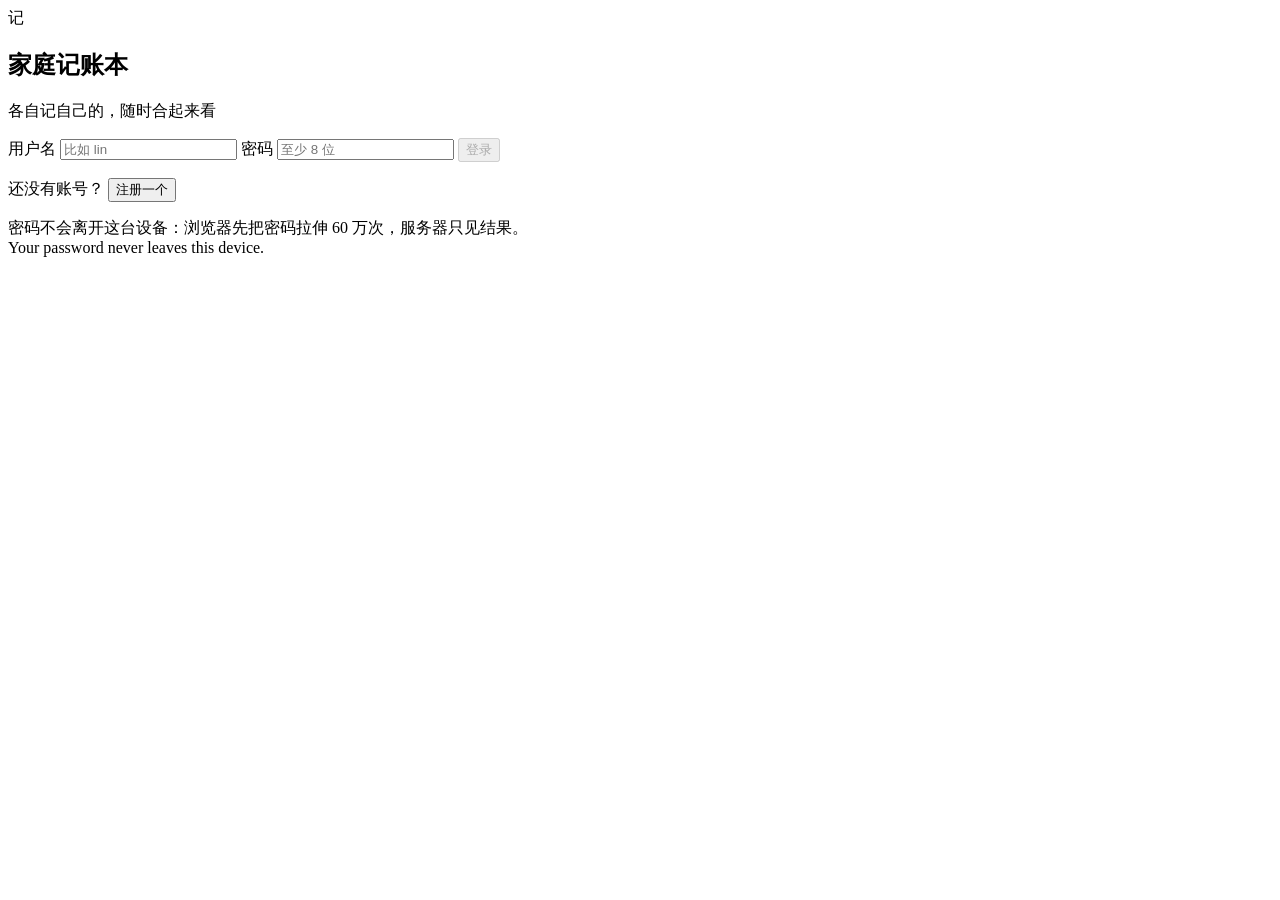
==== ledger/web/index.html @ 857c851f "家庭记账本首版：Worker + D1 + PWA - 账号密码登录（前端 PBKDF2 60 万次，服务端只做 HMAC pepper） - 邀请码组成共享账本，各记各的、随时合并查看 - 记一笔 " ====
<!doctype html>
<html lang="zh-CN">
  <head>
    <meta charset="utf-8" />
    <meta name="viewport" content="width=device-width, initial-scale=1, viewport-fit=cover" />
    <meta name="theme-color" content="#fbfaf8" />
    <title>家庭记账本 · Family Ledger</title>
    <meta
      name="description"
      content="两个人的账，各自记，随时合。A two-person ledger: each records their own, merged whenever you want."
    />
    <link rel="manifest" href="/manifest.webmanifest" />
    <link rel="apple-touch-icon" href="/icons/icon-192.png" />
    <meta name="apple-mobile-web-app-capable" content="yes" />
    <meta name="apple-mobile-web-app-title" content="记账本" />
    <meta name="apple-mobile-web-app-status-bar-style" content="default" />
    <link rel="stylesheet" href="/styles.css" />
    <link
      rel="icon"
      href="data:image/svg+xml,%3Csvg xmlns='http://www.w3.org/2000/svg' viewBox='0 0 100 100'%3E%3Crect width='100' height='100' rx='22' fill='%23b4471f'/%3E%3Ctext x='50' y='68' font-size='56' text-anchor='middle' fill='%23fff' font-family='sans-serif'%3E%E8%AE%B0%3C/text%3E%3C/svg%3E"
    />
  </head>
  <body>
    <!-- 登录 / 注册 -->
    <section id="authScreen" class="auth">
      <div class="auth__inner">
        <div class="auth__brand">
          <span class="auth__logo">记</span>
          <div>
            <h1>家庭记账本</h1>
            <p class="muted">各自记自己的，随时合起来看</p>
          </div>
        </div>

        <form id="authForm" class="auth__form" autocomplete="on">
          <label class="field">
            <span>用户名</span>
            <input
              id="username"
              name="username"
              type="text"
              inputmode="latin"
              autocapitalize="none"
              autocorrect="off"
              spellcheck="false"
              placeholder="比如 lin"
              required
            />
          </label>

          <label class="field">
            <span>密码</span>
            <input
              id="password"
              name="password"
              type="password"
              placeholder="至少 8 位"
              minlength="8"
              required
            />
          </label>

          <label class="field" id="displayNameField" hidden>
            <span>怎么称呼你</span>
            <input id="displayName" type="text" maxlength="24" placeholder="比如 小林" />
          </label>

          <p id="authError" class="error" role="alert" hidden></p>

          <button id="authSubmit" class="btn btn--primary" type="submit" disabled>
            <span id="authSubmitText">登录</span>
          </button>

          <p class="auth__switch">
            <span id="authSwitchText">还没有账号？</span>
            <button type="button" id="authSwitch" class="link">注册一个</button>
          </p>
        </form>

        <p class="auth__note muted">
          密码不会离开这台设备：浏览器先把密码拉伸 60 万次，服务器只见结果。
          <br />
          <span class="en">Your password never leaves this device.</span>
        </p>
      </div>
    </section>

    <!-- 主应用 -->
    <div id="appScreen" class="app" hidden>
      <header class="topbar">
        <button id="monthPrev" class="icon-btn" aria-label="上个月">‹</button>
        <button id="monthLabel" class="topbar__month"></button>
        <button id="monthNext" class="icon-btn" aria-label="下个月">›</button>
        <button id="scopeToggle" class="chip" title="切换 只看我 / 全家"></button>
      </header>

      <main id="view" class="view"></main>

      <nav class="tabbar" role="tablist">
        <button class="tab" data-view="add" role="tab">
          <span class="tab__icon">＋</span><span>记一笔</span>
        </button>
        <button class="tab" data-view="list" role="tab">
          <span class="tab__icon">☰</span><span>明细</span>
        </button>
        <button class="tab" data-view="stats" role="tab">
          <span class="tab__icon">◔</span><span>统计</span>
        </button>
        <button class="tab" data-view="me" role="tab">
          <span class="tab__icon">◍</span><span>我的</span>
        </button>
      </nav>
    </div>

    <div id="toast" class="toast" hidden></div>
    <div id="modal" class="modal" hidden></div>

    <script type="module" src="/app.js"></script>
  </body>
</html>
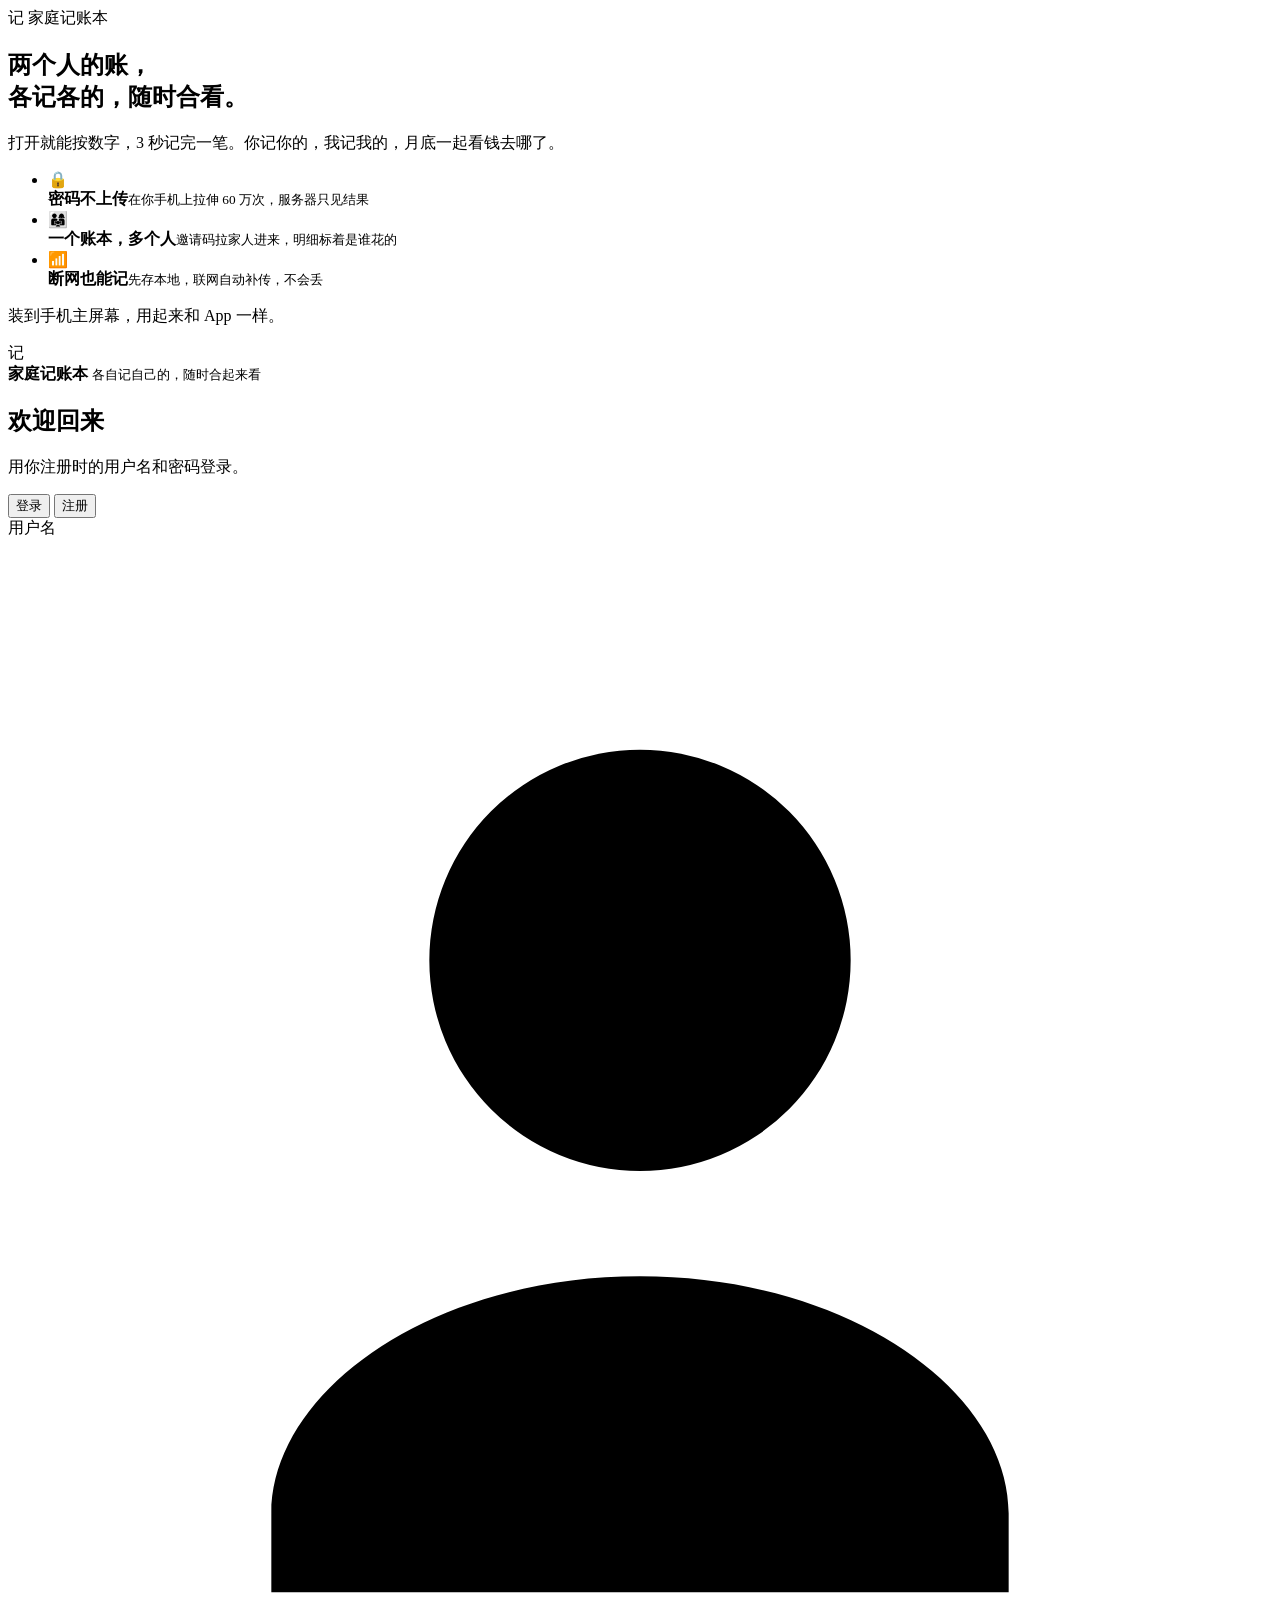
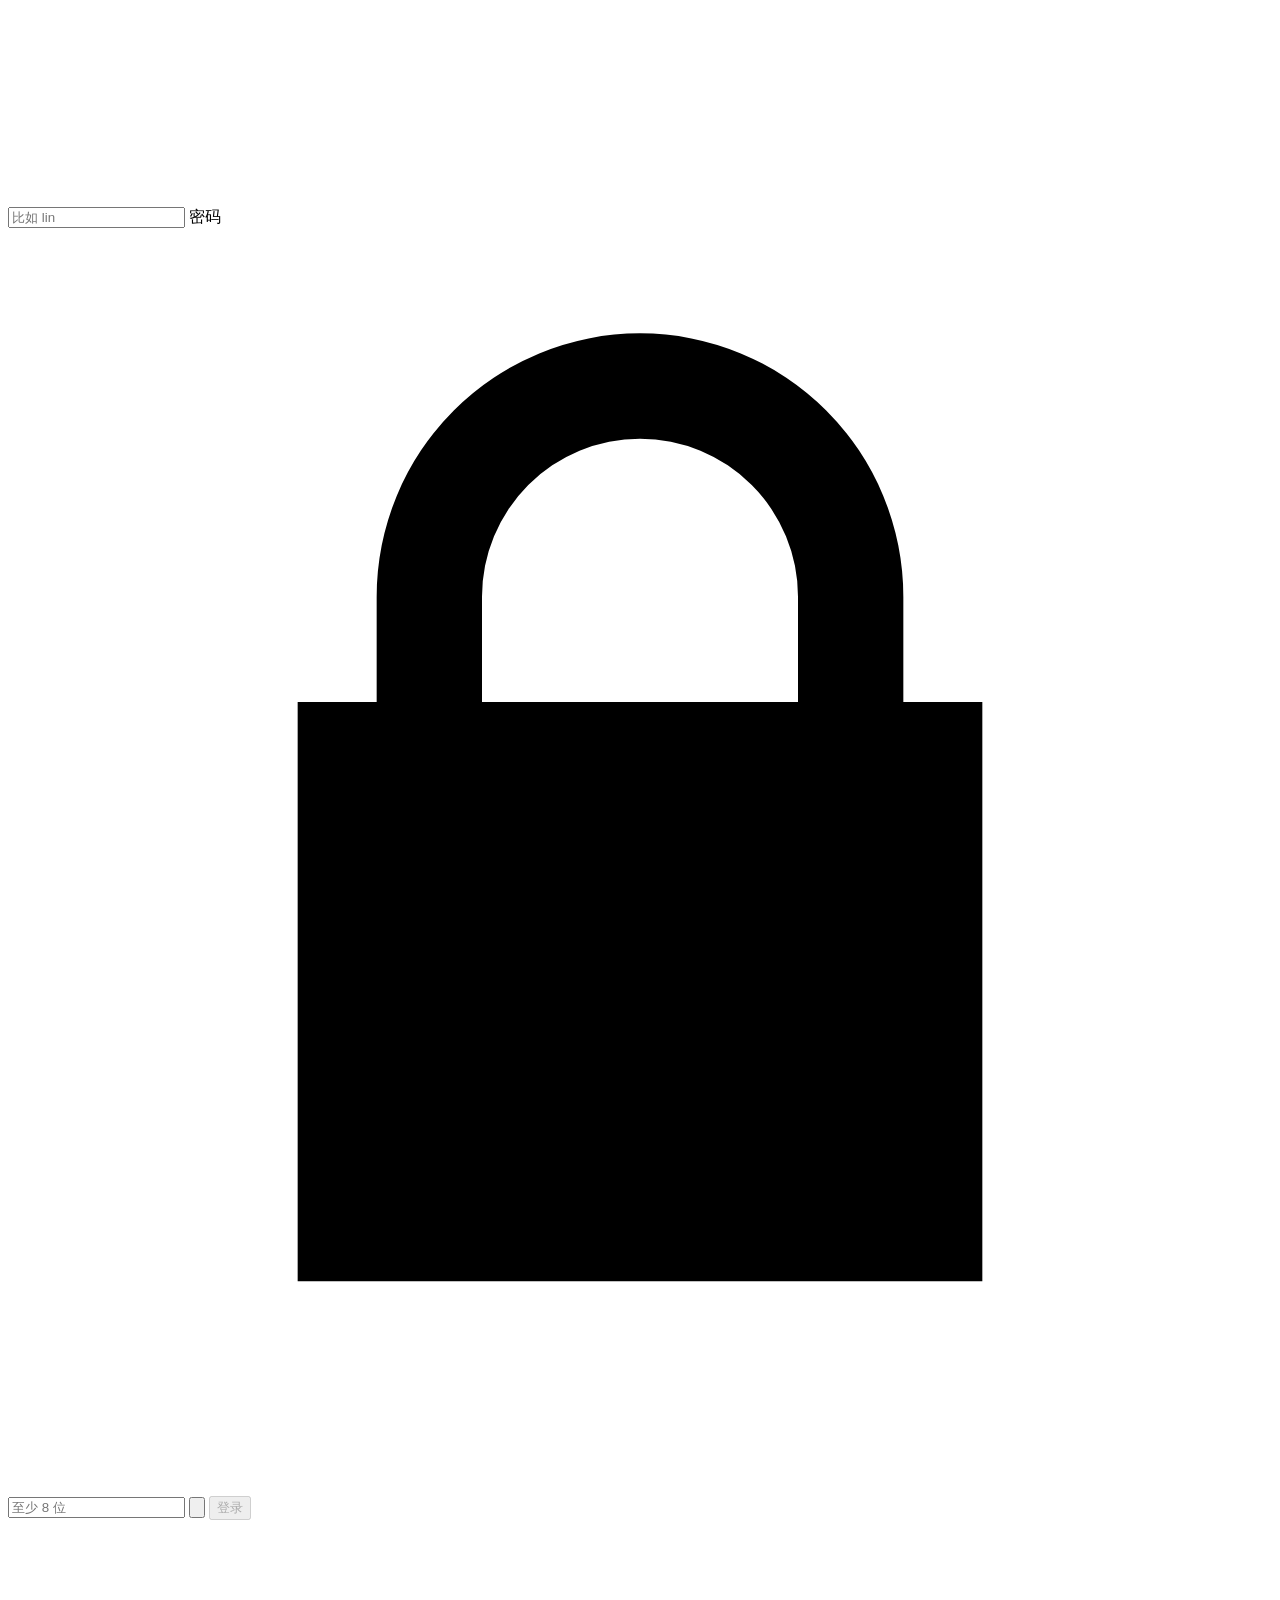
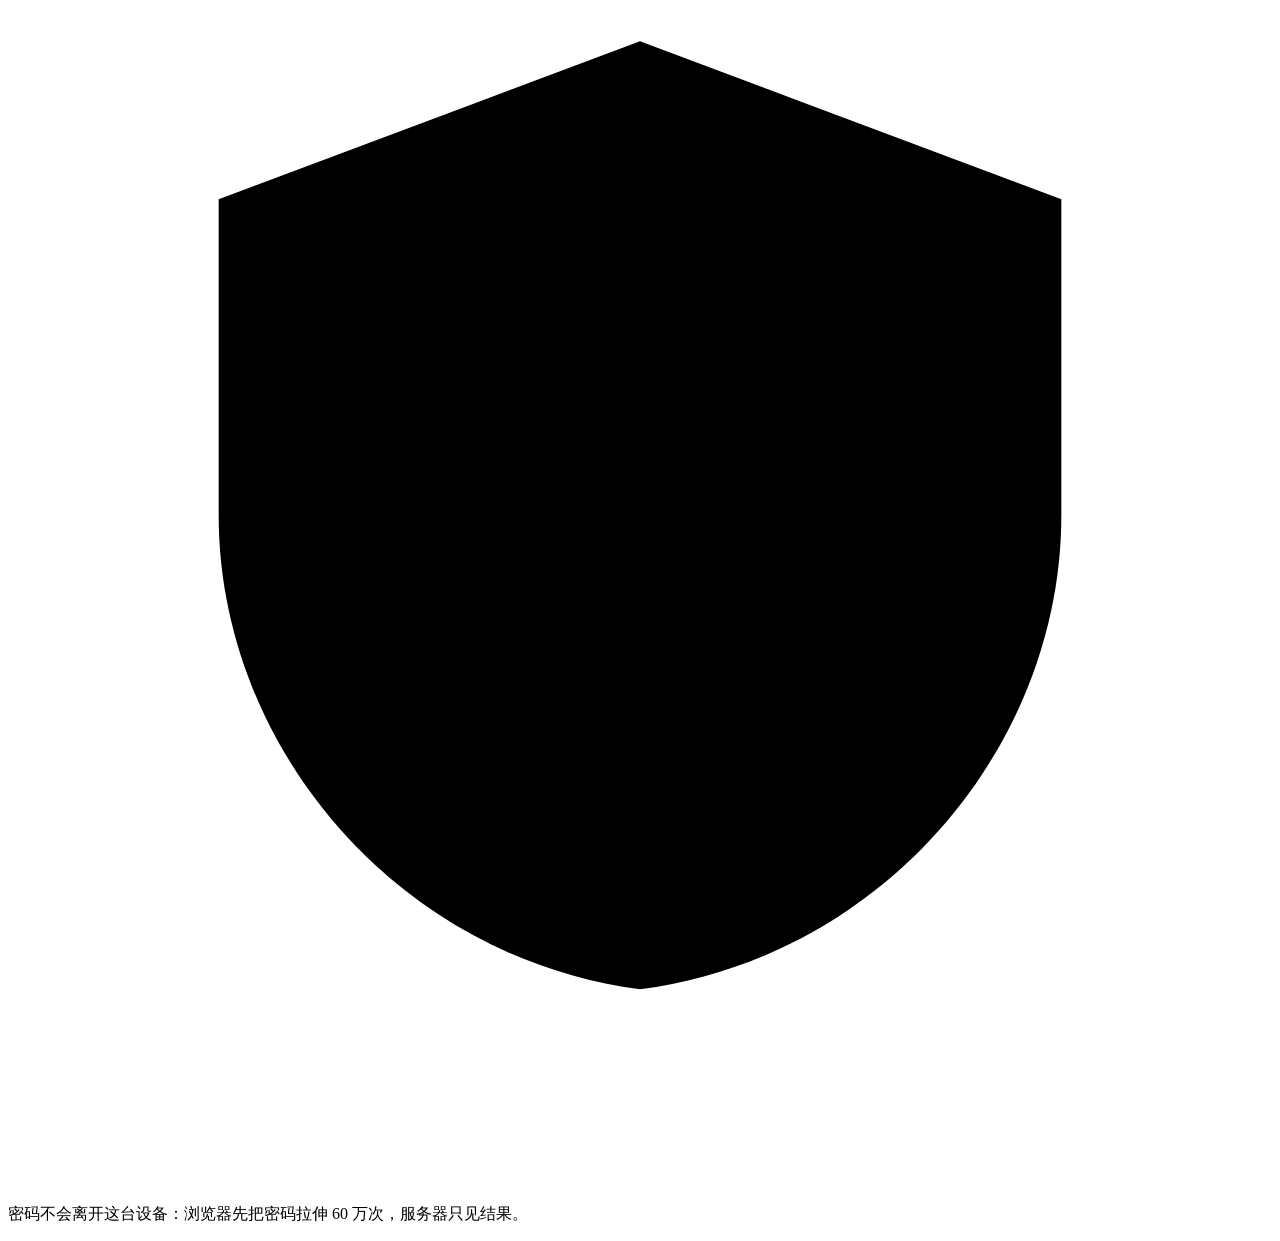
==== commit 784990c2: "feat(web): UI v2 —— 桌面左侧导航 / 手机底部 Tab，登录页改版，明细搜索与可编辑，统计加每日柱状图，隐藏 Netlify 角标" ====
--- a/ledger/web/index.html
+++ b/ledger/web/index.html
@@ -1,120 +1,200 @@
-<!doctype html>
-<html lang="zh-CN">
-  <head>
-    <meta charset="utf-8" />
-    <meta name="viewport" content="width=device-width, initial-scale=1, viewport-fit=cover" />
-    <meta name="theme-color" content="#fbfaf8" />
-    <title>家庭记账本 · Family Ledger</title>
-    <meta
-      name="description"
-      content="两个人的账，各自记，随时合。A two-person ledger: each records their own, merged whenever you want."
-    />
-    <link rel="manifest" href="/manifest.webmanifest" />
-    <link rel="apple-touch-icon" href="/icons/icon-192.png" />
-    <meta name="apple-mobile-web-app-capable" content="yes" />
-    <meta name="apple-mobile-web-app-title" content="记账本" />
-    <meta name="apple-mobile-web-app-status-bar-style" content="default" />
-    <link rel="stylesheet" href="/styles.css" />
-    <link
-      rel="icon"
-      href="data:image/svg+xml,%3Csvg xmlns='http://www.w3.org/2000/svg' viewBox='0 0 100 100'%3E%3Crect width='100' height='100' rx='22' fill='%23b4471f'/%3E%3Ctext x='50' y='68' font-size='56' text-anchor='middle' fill='%23fff' font-family='sans-serif'%3E%E8%AE%B0%3C/text%3E%3C/svg%3E"
-    />
-  </head>
-  <body>
-    <!-- 登录 / 注册 -->
-    <section id="authScreen" class="auth">
-      <div class="auth__inner">
-        <div class="auth__brand">
-          <span class="auth__logo">记</span>
-          <div>
-            <h1>家庭记账本</h1>
-            <p class="muted">各自记自己的，随时合起来看</p>
-          </div>
-        </div>
-
-        <form id="authForm" class="auth__form" autocomplete="on">
-          <label class="field">
-            <span>用户名</span>
-            <input
-              id="username"
-              name="username"
-              type="text"
-              inputmode="latin"
-              autocapitalize="none"
-              autocorrect="off"
-              spellcheck="false"
-              placeholder="比如 lin"
-              required
-            />
-          </label>
-
-          <label class="field">
-            <span>密码</span>
-            <input
-              id="password"
-              name="password"
-              type="password"
-              placeholder="至少 8 位"
-              minlength="8"
-              required
-            />
-          </label>
-
-          <label class="field" id="displayNameField" hidden>
-            <span>怎么称呼你</span>
-            <input id="displayName" type="text" maxlength="24" placeholder="比如 小林" />
-          </label>
-
-          <p id="authError" class="error" role="alert" hidden></p>
-
-          <button id="authSubmit" class="btn btn--primary" type="submit" disabled>
-            <span id="authSubmitText">登录</span>
-          </button>
-
-          <p class="auth__switch">
-            <span id="authSwitchText">还没有账号？</span>
-            <button type="button" id="authSwitch" class="link">注册一个</button>
-          </p>
-        </form>
-
-        <p class="auth__note muted">
-          密码不会离开这台设备：浏览器先把密码拉伸 60 万次，服务器只见结果。
-          <br />
-          <span class="en">Your password never leaves this device.</span>
-        </p>
-      </div>
-    </section>
-
-    <!-- 主应用 -->
-    <div id="appScreen" class="app" hidden>
-      <header class="topbar">
-        <button id="monthPrev" class="icon-btn" aria-label="上个月">‹</button>
-        <button id="monthLabel" class="topbar__month"></button>
-        <button id="monthNext" class="icon-btn" aria-label="下个月">›</button>
-        <button id="scopeToggle" class="chip" title="切换 只看我 / 全家"></button>
-      </header>
-
-      <main id="view" class="view"></main>
-
-      <nav class="tabbar" role="tablist">
-        <button class="tab" data-view="add" role="tab">
-          <span class="tab__icon">＋</span><span>记一笔</span>
-        </button>
-        <button class="tab" data-view="list" role="tab">
-          <span class="tab__icon">☰</span><span>明细</span>
-        </button>
-        <button class="tab" data-view="stats" role="tab">
-          <span class="tab__icon">◔</span><span>统计</span>
-        </button>
-        <button class="tab" data-view="me" role="tab">
-          <span class="tab__icon">◍</span><span>我的</span>
-        </button>
-      </nav>
-    </div>
-
-    <div id="toast" class="toast" hidden></div>
-    <div id="modal" class="modal" hidden></div>
-
-    <script type="module" src="/app.js"></script>
-  </body>
-</html>
+<!doctype html>
+<html lang="zh-CN">
+  <head>
+    <meta charset="utf-8" />
+    <meta name="viewport" content="width=device-width, initial-scale=1, viewport-fit=cover" />
+    <meta name="theme-color" content="#faf7f4" />
+    <title>家庭记账本 · Family Ledger</title>
+    <meta
+      name="description"
+      content="两个人的账，各自记，随时合。A two-person ledger: each records their own, merged whenever you want."
+    />
+    <link rel="manifest" href="/manifest.webmanifest" />
+    <link rel="apple-touch-icon" href="/icons/icon-192.png" />
+    <meta name="apple-mobile-web-app-capable" content="yes" />
+    <meta name="apple-mobile-web-app-title" content="记账本" />
+    <meta name="apple-mobile-web-app-status-bar-style" content="default" />
+    <link rel="stylesheet" href="/styles.css" />
+    <link
+      rel="icon"
+      href="data:image/svg+xml,%3Csvg xmlns='http://www.w3.org/2000/svg' viewBox='0 0 100 100'%3E%3Crect width='100' height='100' rx='24' fill='%23b4471f'/%3E%3Ctext x='50' y='70' font-size='58' text-anchor='middle' fill='%23fff' font-family='sans-serif'%3E%E8%AE%B0%3C/text%3E%3C/svg%3E"
+    />
+  </head>
+  <body>
+    <!-- ============================================================ 登录 / 注册 -->
+    <section id="authScreen" class="auth">
+      <div class="auth__pane auth__pane--brand">
+        <div class="auth__blob auth__blob--a"></div>
+        <div class="auth__blob auth__blob--b"></div>
+        <div class="auth__brandtop">
+          <span class="logo">记</span>
+          <span class="logo__text">家庭记账本</span>
+        </div>
+        <div class="auth__pitch">
+          <h1>两个人的账，<br />各记各的，随时合看。</h1>
+          <p>打开就能按数字，3 秒记完一笔。你记你的，我记我的，月底一起看钱去哪了。</p>
+          <ul class="auth__points">
+            <li><span>🔒</span><div><b>密码不上传</b><small>在你手机上拉伸 60 万次，服务器只见结果</small></div></li>
+            <li><span>👨‍👩‍👧</span><div><b>一个账本，多个人</b><small>邀请码拉家人进来，明细标着是谁花的</small></div></li>
+            <li><span>📶</span><div><b>断网也能记</b><small>先存本地，联网自动补传，不会丢</small></div></li>
+          </ul>
+        </div>
+        <p class="auth__foot">装到手机主屏幕，用起来和 App 一样。</p>
+      </div>
+
+      <div class="auth__pane auth__pane--form">
+        <div class="auth__card">
+          <div class="auth__mobilebrand">
+            <span class="logo">记</span>
+            <div>
+              <b>家庭记账本</b>
+              <small>各自记自己的，随时合起来看</small>
+            </div>
+          </div>
+
+          <div class="auth__heading">
+            <h2 id="authTitle">欢迎回来</h2>
+            <p id="authSub">用你注册时的用户名和密码登录。</p>
+          </div>
+
+          <div class="segmented" id="authMode" role="tablist" aria-label="登录或注册">
+            <button type="button" class="segmented__btn is-active" data-mode="login" role="tab" aria-selected="true">登录</button>
+            <button type="button" class="segmented__btn" data-mode="register" role="tab" aria-selected="false">注册</button>
+            <span class="segmented__thumb" aria-hidden="true"></span>
+          </div>
+
+          <form id="authForm" class="auth__form" autocomplete="on" novalidate>
+            <label class="field">
+              <span class="field__label">用户名</span>
+              <span class="field__control">
+                <svg class="field__icon" viewBox="0 0 24 24" aria-hidden="true"><path d="M12 12a4 4 0 1 0 0-8 4 4 0 0 0 0 8Zm0 2c-4 0-7 2.2-7 4.5V20h14v-1.5C19 16.2 16 14 12 14Z" /></svg>
+                <input
+                  id="username"
+                  name="username"
+                  type="text"
+                  inputmode="latin"
+                  autocapitalize="none"
+                  autocorrect="off"
+                  spellcheck="false"
+                  placeholder="比如 lin"
+                  required
+                />
+              </span>
+            </label>
+
+            <label class="field">
+              <span class="field__label">密码</span>
+              <span class="field__control">
+                <svg class="field__icon" viewBox="0 0 24 24" aria-hidden="true"><path d="M17 9V7a5 5 0 0 0-10 0v2H5.5v11h13V9H17ZM9 7a3 3 0 1 1 6 0v2H9V7Z" /></svg>
+                <input
+                  id="password"
+                  name="password"
+                  type="password"
+                  placeholder="至少 8 位"
+                  minlength="8"
+                  required
+                />
+                <button type="button" class="field__peek" id="peekPassword" aria-label="显示密码">
+                  <svg viewBox="0 0 24 24" aria-hidden="true"><path d="M12 5c-5 0-9 4.5-9 7s4 7 9 7 9-4.5 9-7-4-7-9-7Zm0 11.5A4.5 4.5 0 1 1 12 7.5a4.5 4.5 0 0 1 0 9Zm0-2a2.5 2.5 0 1 0 0-5 2.5 2.5 0 0 0 0 5Z" /></svg>
+                </button>
+              </span>
+            </label>
+
+            <label class="field" id="displayNameField" hidden>
+              <span class="field__label">怎么称呼你</span>
+              <span class="field__control">
+                <svg class="field__icon" viewBox="0 0 24 24" aria-hidden="true"><path d="M12 2 3 6v6c0 5 3.8 8.6 9 10 5.2-1.4 9-5 9-10V6l-9-4Zm0 5a2.5 2.5 0 1 1 0 5 2.5 2.5 0 0 1 0-5Zm0 11c-1.7 0-3.2-.8-4.2-2 .9-1.2 2.4-2 4.2-2s3.3.8 4.2 2c-1 1.2-2.5 2-4.2 2Z" /></svg>
+                <input id="displayName" type="text" maxlength="24" placeholder="比如 小林" />
+              </span>
+            </label>
+
+            <p id="authError" class="error" role="alert" hidden></p>
+
+            <button id="authSubmit" class="btn btn--primary btn--block" type="submit" disabled>
+              <span class="btn__spinner" aria-hidden="true"></span>
+              <span id="authSubmitText">登录</span>
+            </button>
+          </form>
+
+          <p class="auth__note">
+            <svg viewBox="0 0 24 24" aria-hidden="true"><path d="M12 2 4 5v6c0 4.4 3.4 8.4 8 9 4.6-.6 8-4.6 8-9V5l-8-3Z" /></svg>
+            密码不会离开这台设备：浏览器先把密码拉伸 60 万次，服务器只见结果。
+          </p>
+        </div>
+      </div>
+    </section>
+
+    <!-- ============================================================ 主应用 -->
+    <div id="appScreen" class="shell" hidden>
+      <aside class="sidebar">
+        <div class="sidebar__brand">
+          <span class="logo logo--sm">记</span>
+          <div class="sidebar__brandtext">
+            <b>家庭记账本</b>
+            <small id="sideHousehold">—</small>
+          </div>
+        </div>
+
+        <nav class="nav" role="tablist" aria-label="主导航">
+          <button class="nav__item" data-view="add" role="tab">
+            <span class="nav__icon">
+              <svg viewBox="0 0 24 24" aria-hidden="true"><path d="M11 5h2v6h6v2h-6v6h-2v-6H5v-2h6V5Z" /></svg>
+            </span>
+            <span class="nav__label">记一笔</span>
+          </button>
+          <button class="nav__item" data-view="list" role="tab">
+            <span class="nav__icon">
+              <svg viewBox="0 0 24 24" aria-hidden="true"><path d="M4 6h16v2H4V6Zm0 5h16v2H4v-2Zm0 5h16v2H4v-2Z" /></svg>
+            </span>
+            <span class="nav__label">明细</span>
+          </button>
+          <button class="nav__item" data-view="stats" role="tab">
+            <span class="nav__icon">
+              <svg viewBox="0 0 24 24" aria-hidden="true"><path d="M5 19V10h3v9H5Zm5 0V5h3v14h-3Zm5 0v-6h3v6h-3Z" /></svg>
+            </span>
+            <span class="nav__label">统计</span>
+          </button>
+          <button class="nav__item" data-view="me" role="tab">
+            <span class="nav__icon">
+              <svg viewBox="0 0 24 24" aria-hidden="true"><path d="M12 12a4 4 0 1 0 0-8 4 4 0 0 0 0 8Zm0 2c-4.4 0-8 2.4-8 5.4V21h16v-1.6c0-3-3.6-5.4-8-5.4Z" /></svg>
+            </span>
+            <span class="nav__label">我的</span>
+          </button>
+        </nav>
+
+        <div class="sidebar__user">
+          <span class="avatar" id="sideAvatar">?</span>
+          <div>
+            <b id="sideUserName">—</b>
+            <small id="sideRole">成员</small>
+          </div>
+        </div>
+      </aside>
+
+      <main class="main">
+        <header class="pagehead">
+          <div class="monthpick">
+            <button id="monthPrev" class="icon-btn" aria-label="上个月">
+              <svg viewBox="0 0 24 24" aria-hidden="true"><path d="M15 5 8 12l7 7 1.4-1.4L10.8 12l5.6-5.6L15 5Z" /></svg>
+            </button>
+            <button id="monthLabel" class="monthpick__label"></button>
+            <button id="monthNext" class="icon-btn" aria-label="下个月">
+              <svg viewBox="0 0 24 24" aria-hidden="true"><path d="m9 5 7 7-7 7-1.4-1.4L13.2 12 7.6 6.4 9 5Z" /></svg>
+            </button>
+          </div>
+          <button id="scopeToggle" class="scopebtn" title="切换 只看我 / 全家">
+            <span class="scopebtn__dot"></span>
+            <span id="scopeText">全家</span>
+          </button>
+        </header>
+
+        <div id="view" class="view"></div>
+      </main>
+    </div>
+
+    <div id="toast" class="toast" hidden></div>
+    <div id="modal" class="modal" hidden></div>
+
+    <script type="module" src="/app.js"></script>
+  </body>
+</html>
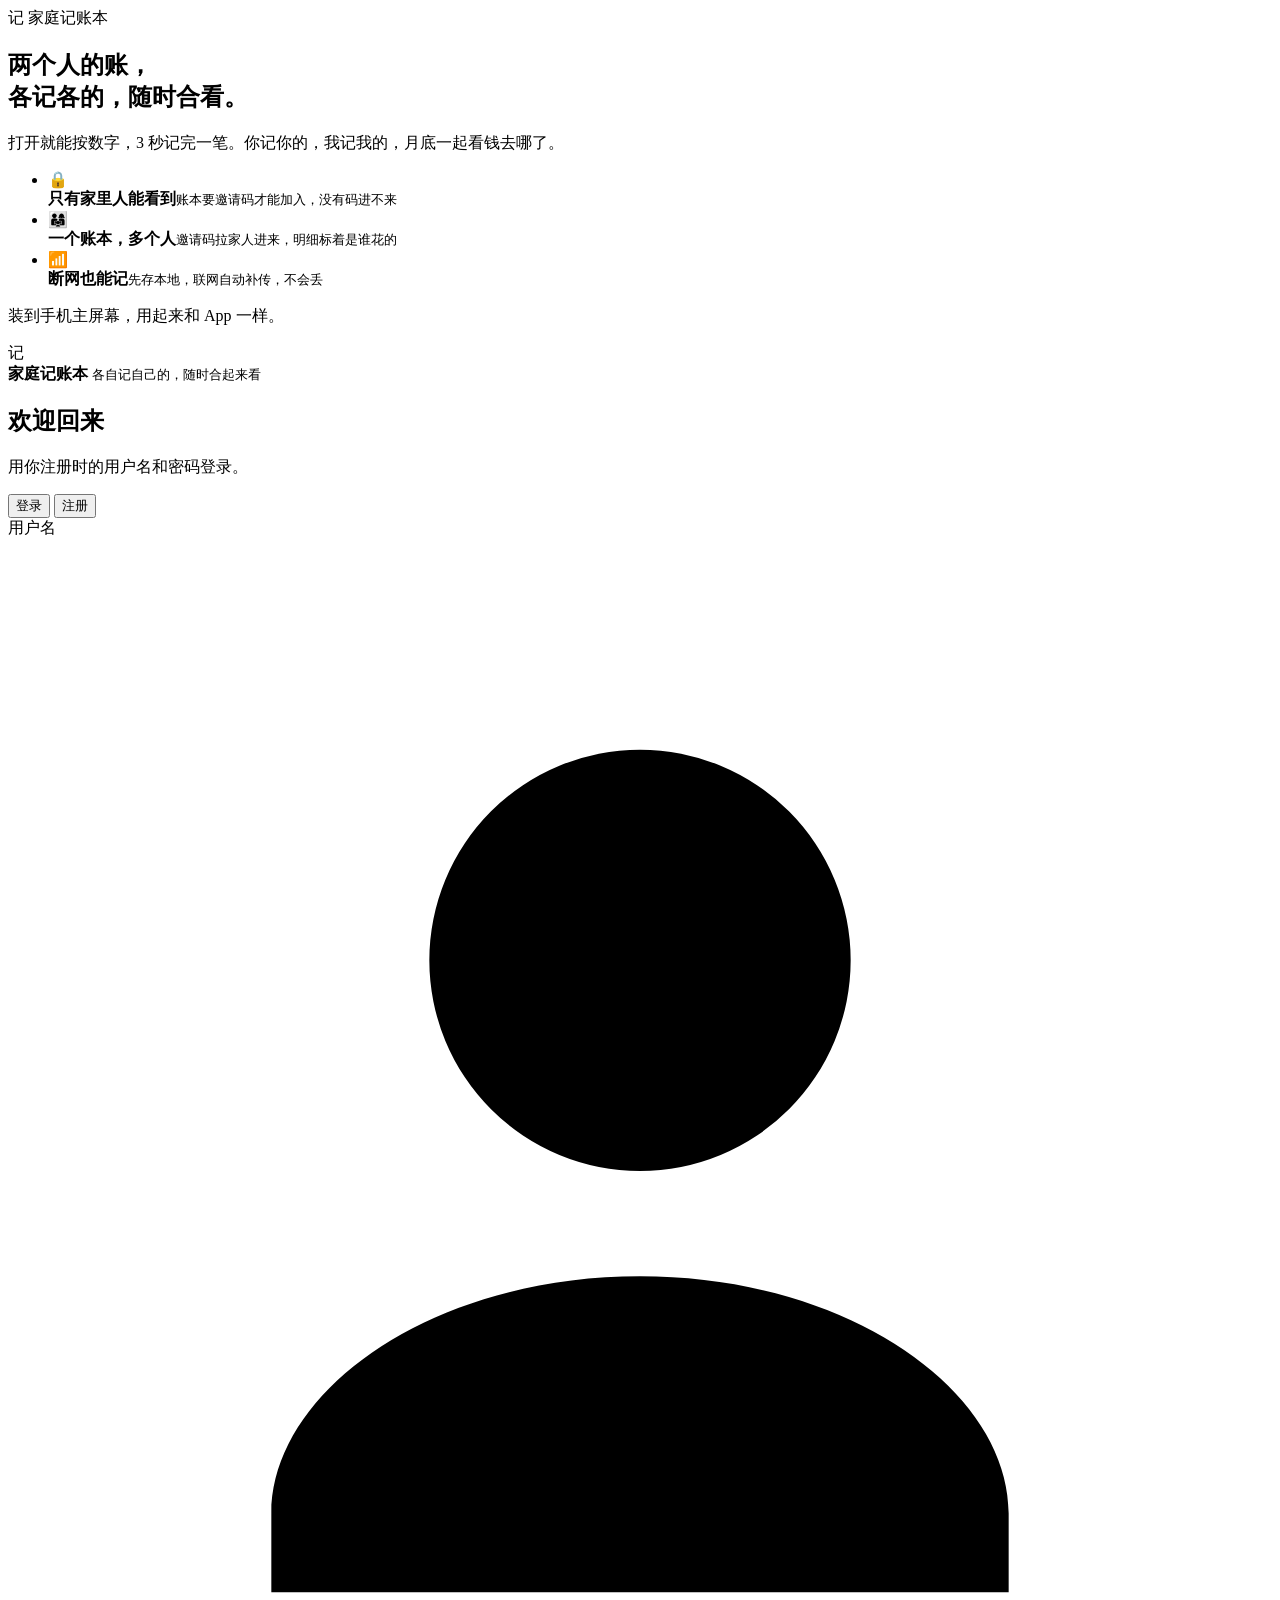
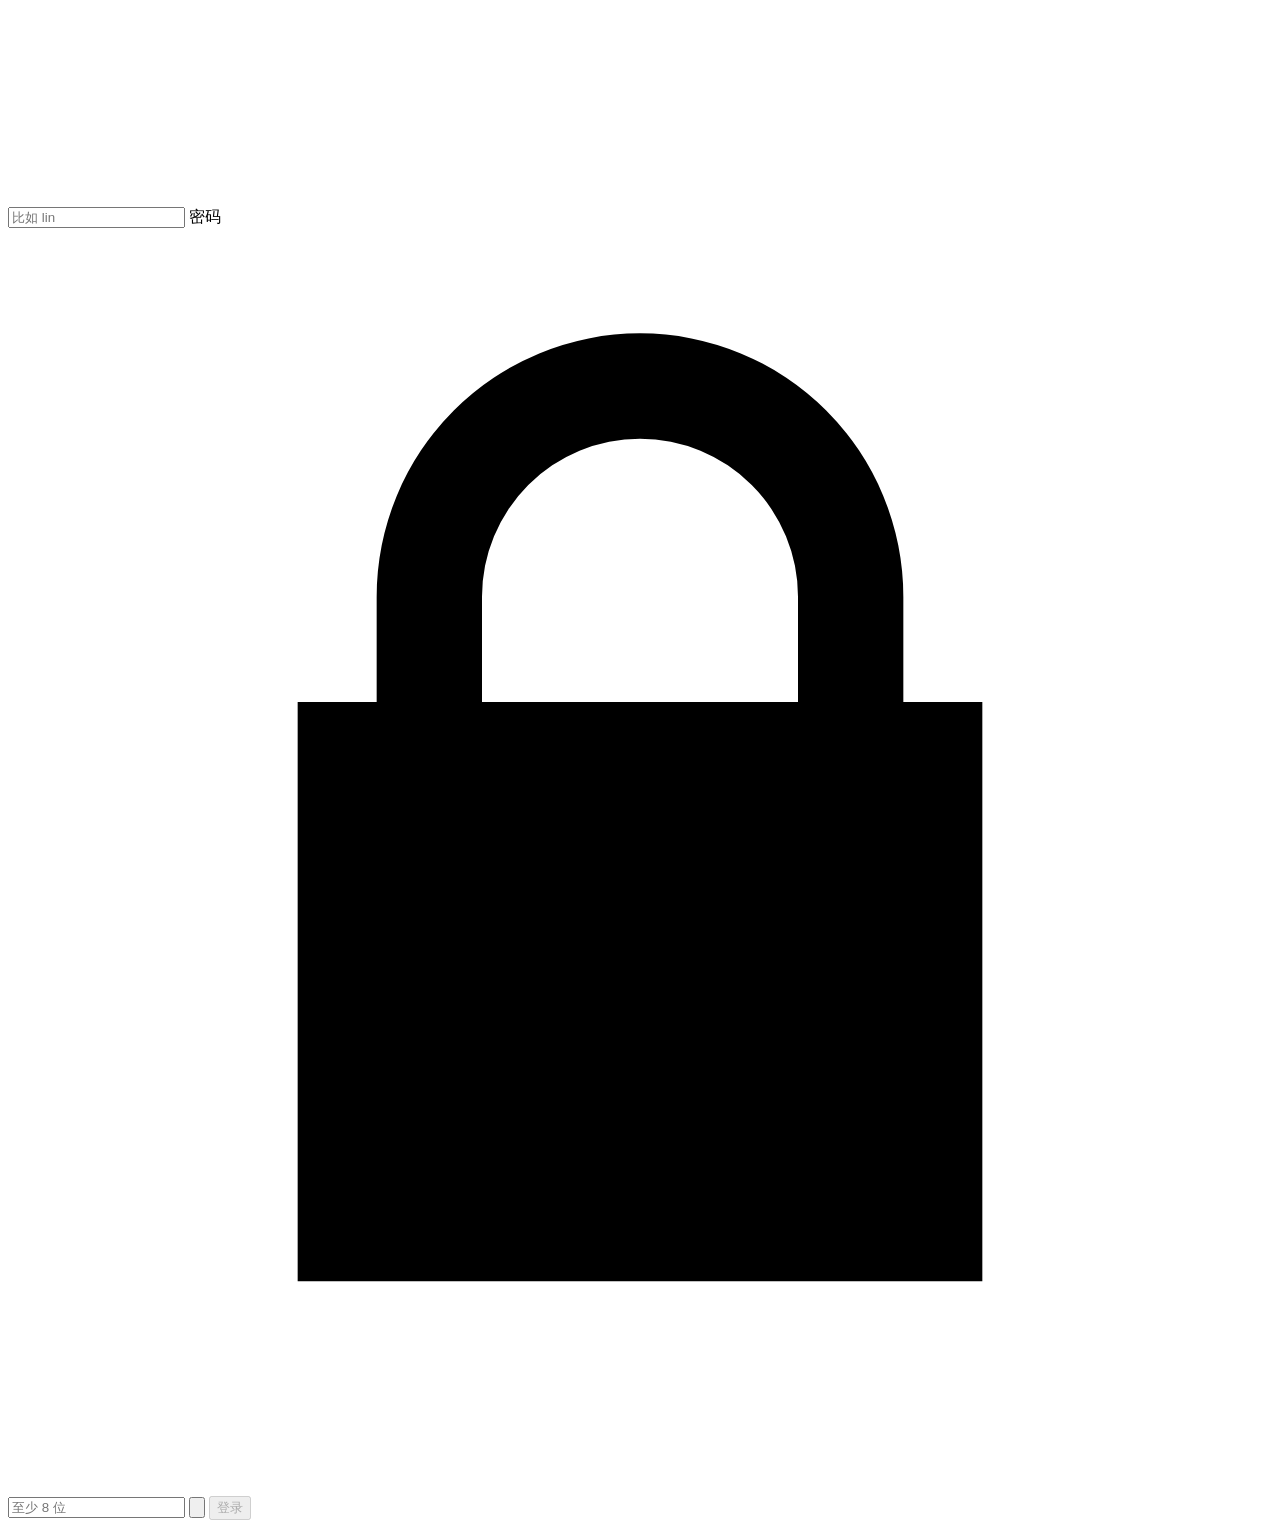
==== commit ce6aa189: "copy: 登录页去掉「密码拉伸 60 万次」的技术说明，卖点改为家里人才看得到" ====
--- a/ledger/web/index.html
+++ b/ledger/web/index.html
@@ -34,7 +34,7 @@
           <h1>两个人的账，<br />各记各的，随时合看。</h1>
           <p>打开就能按数字，3 秒记完一笔。你记你的，我记我的，月底一起看钱去哪了。</p>
           <ul class="auth__points">
-            <li><span>🔒</span><div><b>密码不上传</b><small>在你手机上拉伸 60 万次，服务器只见结果</small></div></li>
+            <li><span>🔒</span><div><b>只有家里人能看到</b><small>账本要邀请码才能加入，没有码进不来</small></div></li>
             <li><span>👨‍👩‍👧</span><div><b>一个账本，多个人</b><small>邀请码拉家人进来，明细标着是谁花的</small></div></li>
             <li><span>📶</span><div><b>断网也能记</b><small>先存本地，联网自动补传，不会丢</small></div></li>
           </ul>
@@ -115,11 +115,6 @@
               <span id="authSubmitText">登录</span>
             </button>
           </form>
-
-          <p class="auth__note">
-            <svg viewBox="0 0 24 24" aria-hidden="true"><path d="M12 2 4 5v6c0 4.4 3.4 8.4 8 9 4.6-.6 8-4.6 8-9V5l-8-3Z" /></svg>
-            密码不会离开这台设备：浏览器先把密码拉伸 60 万次，服务器只见结果。
-          </p>
         </div>
       </div>
     </section>
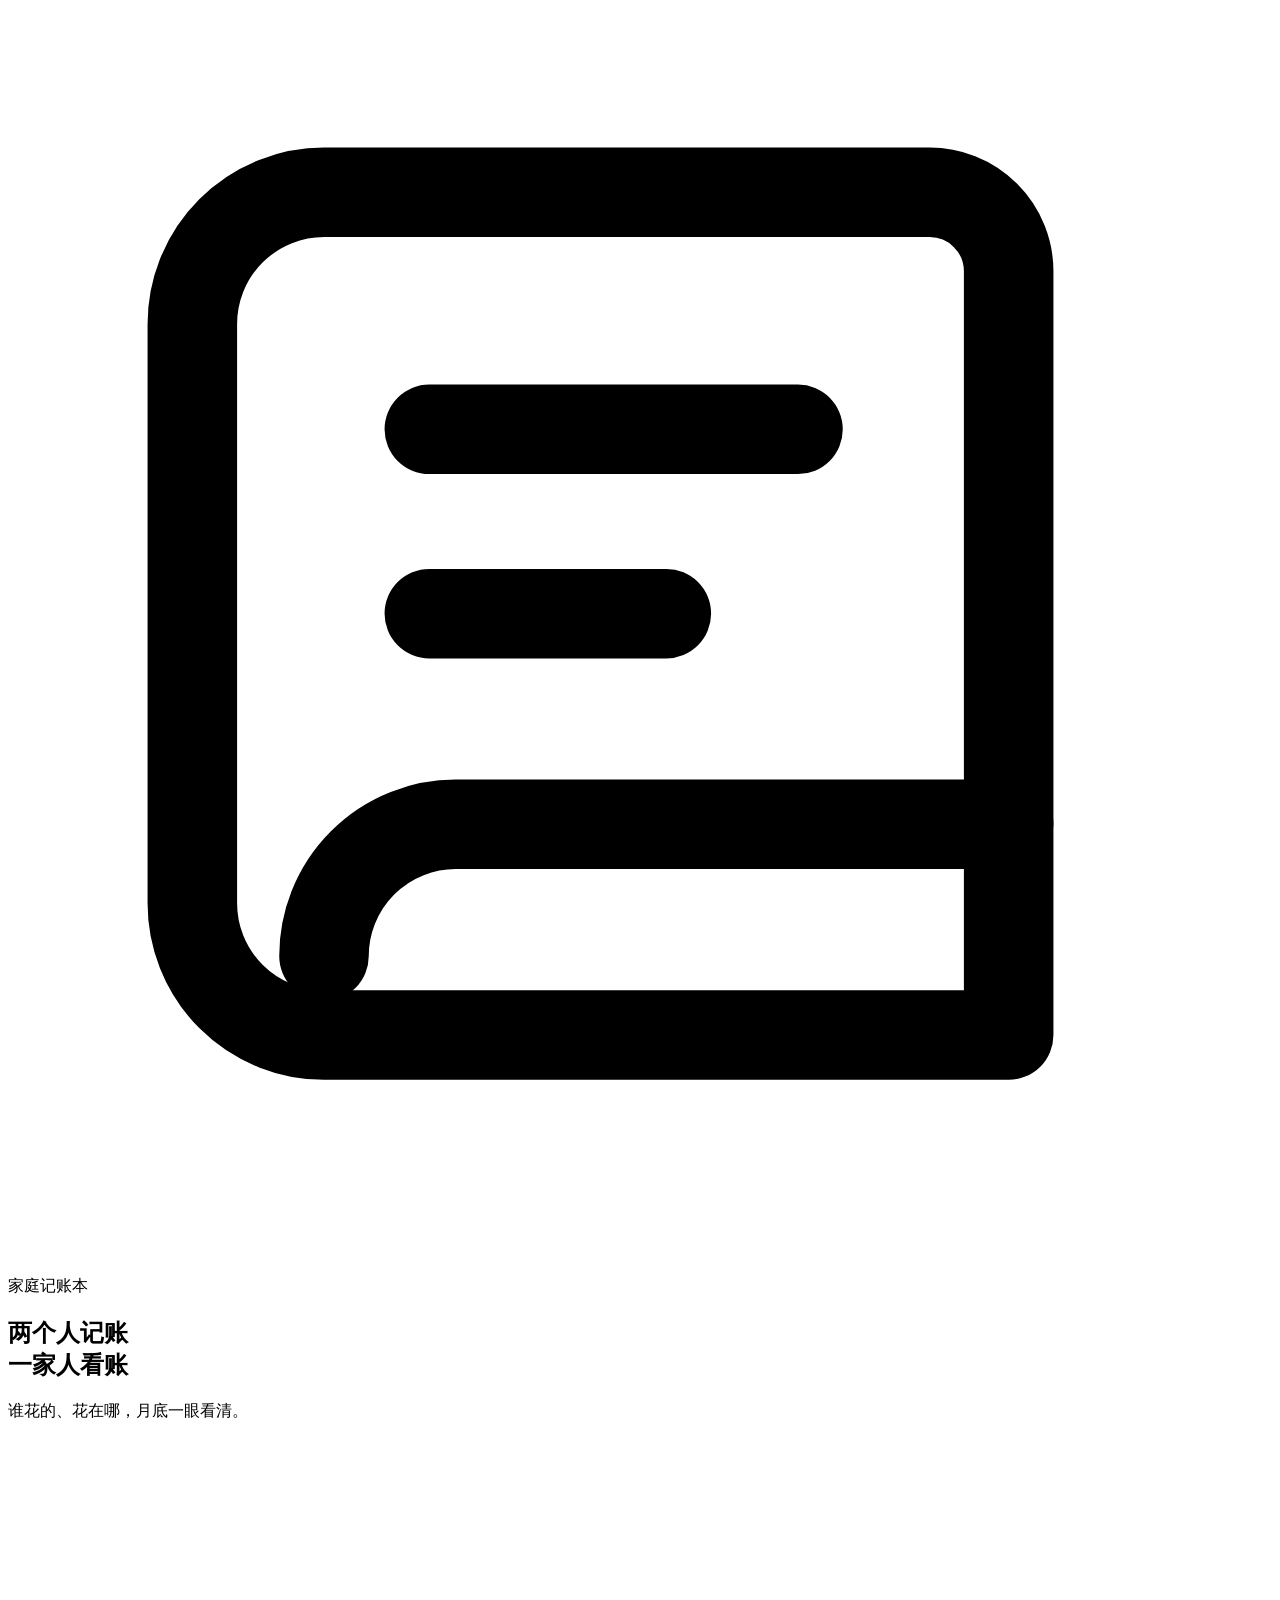
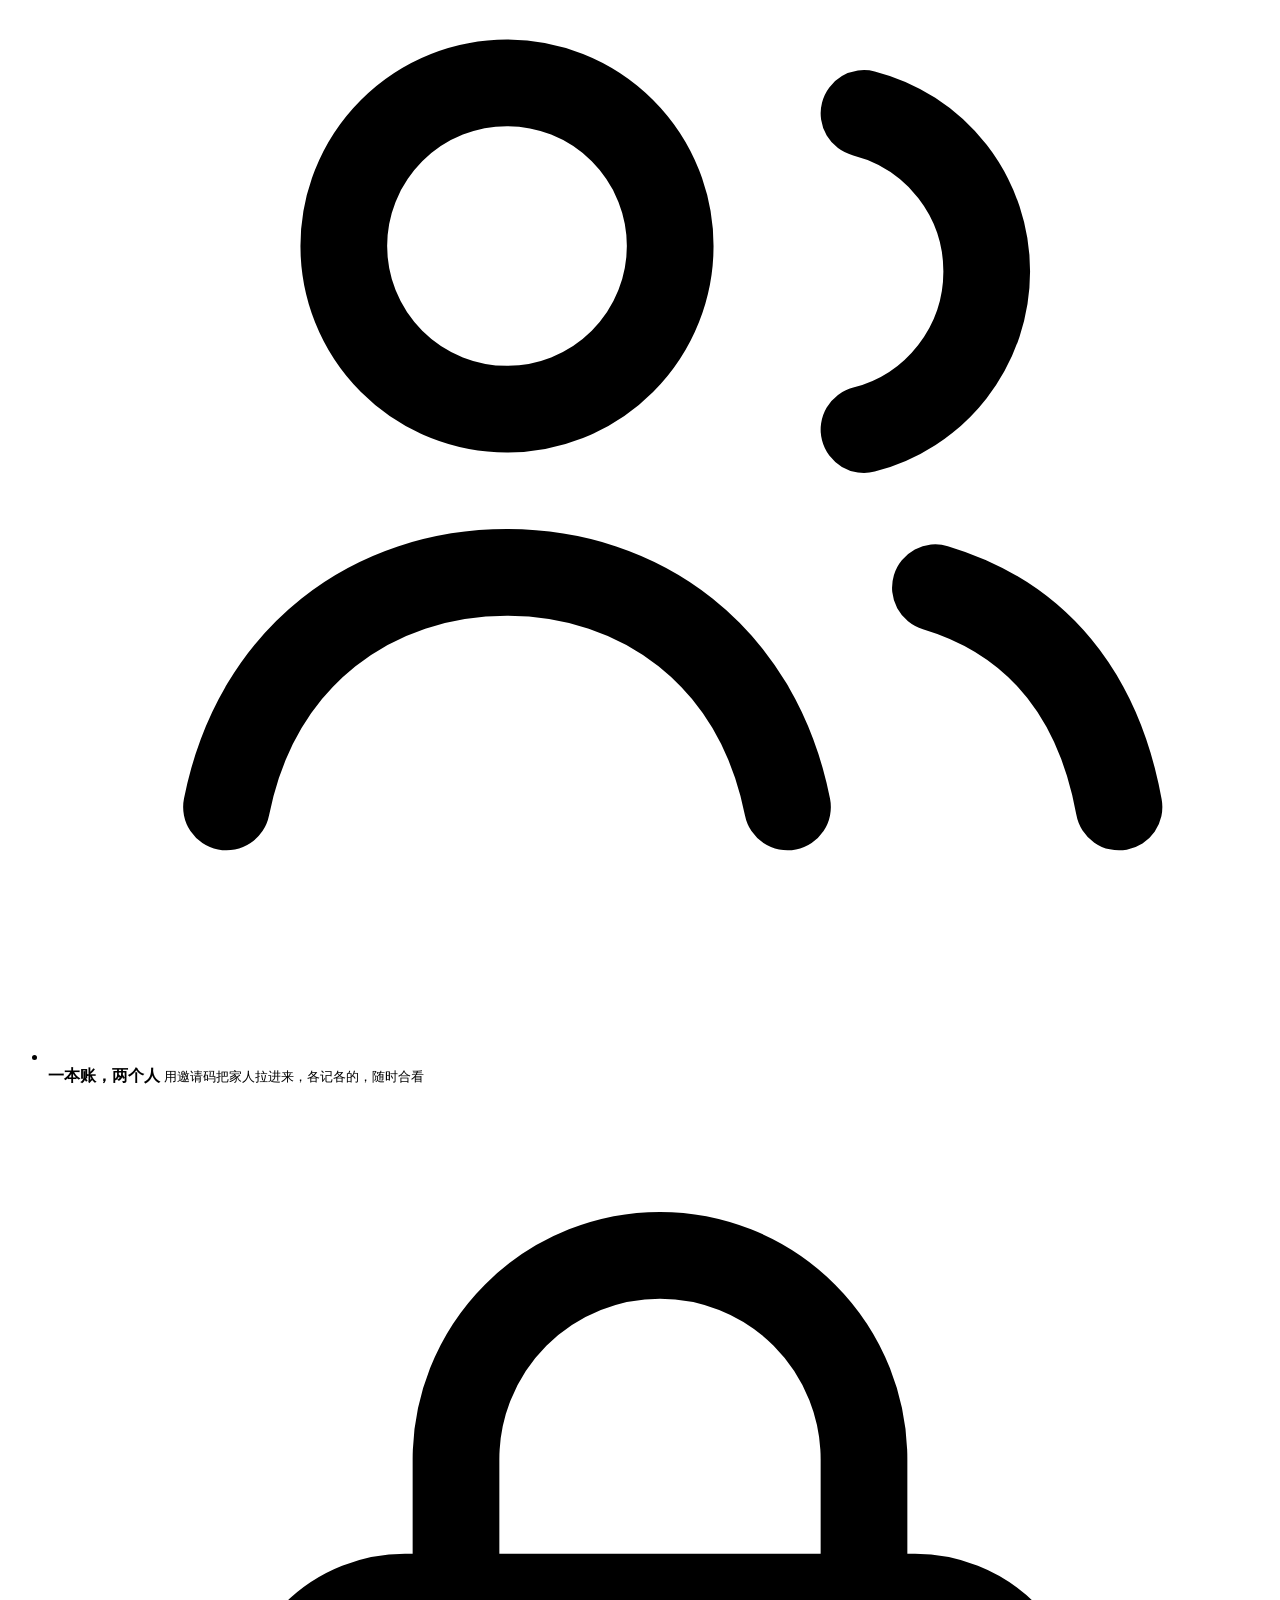
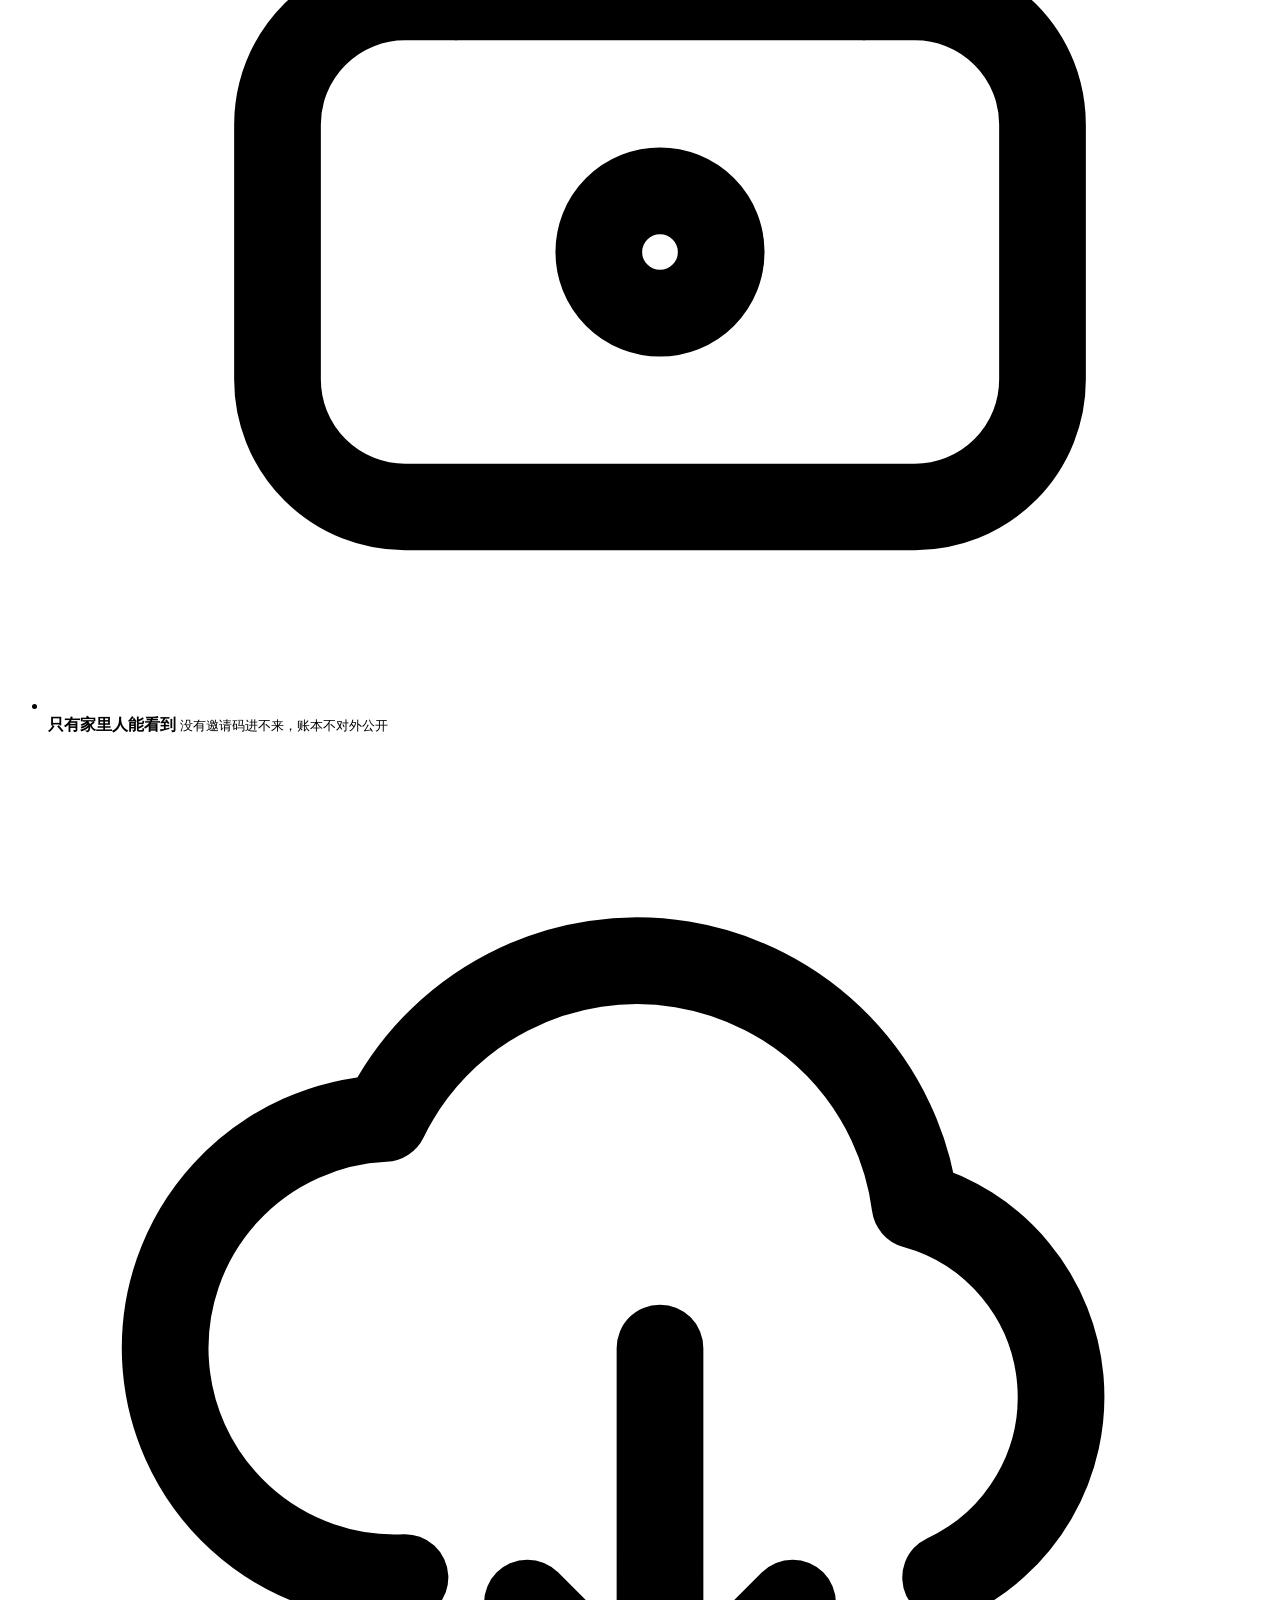
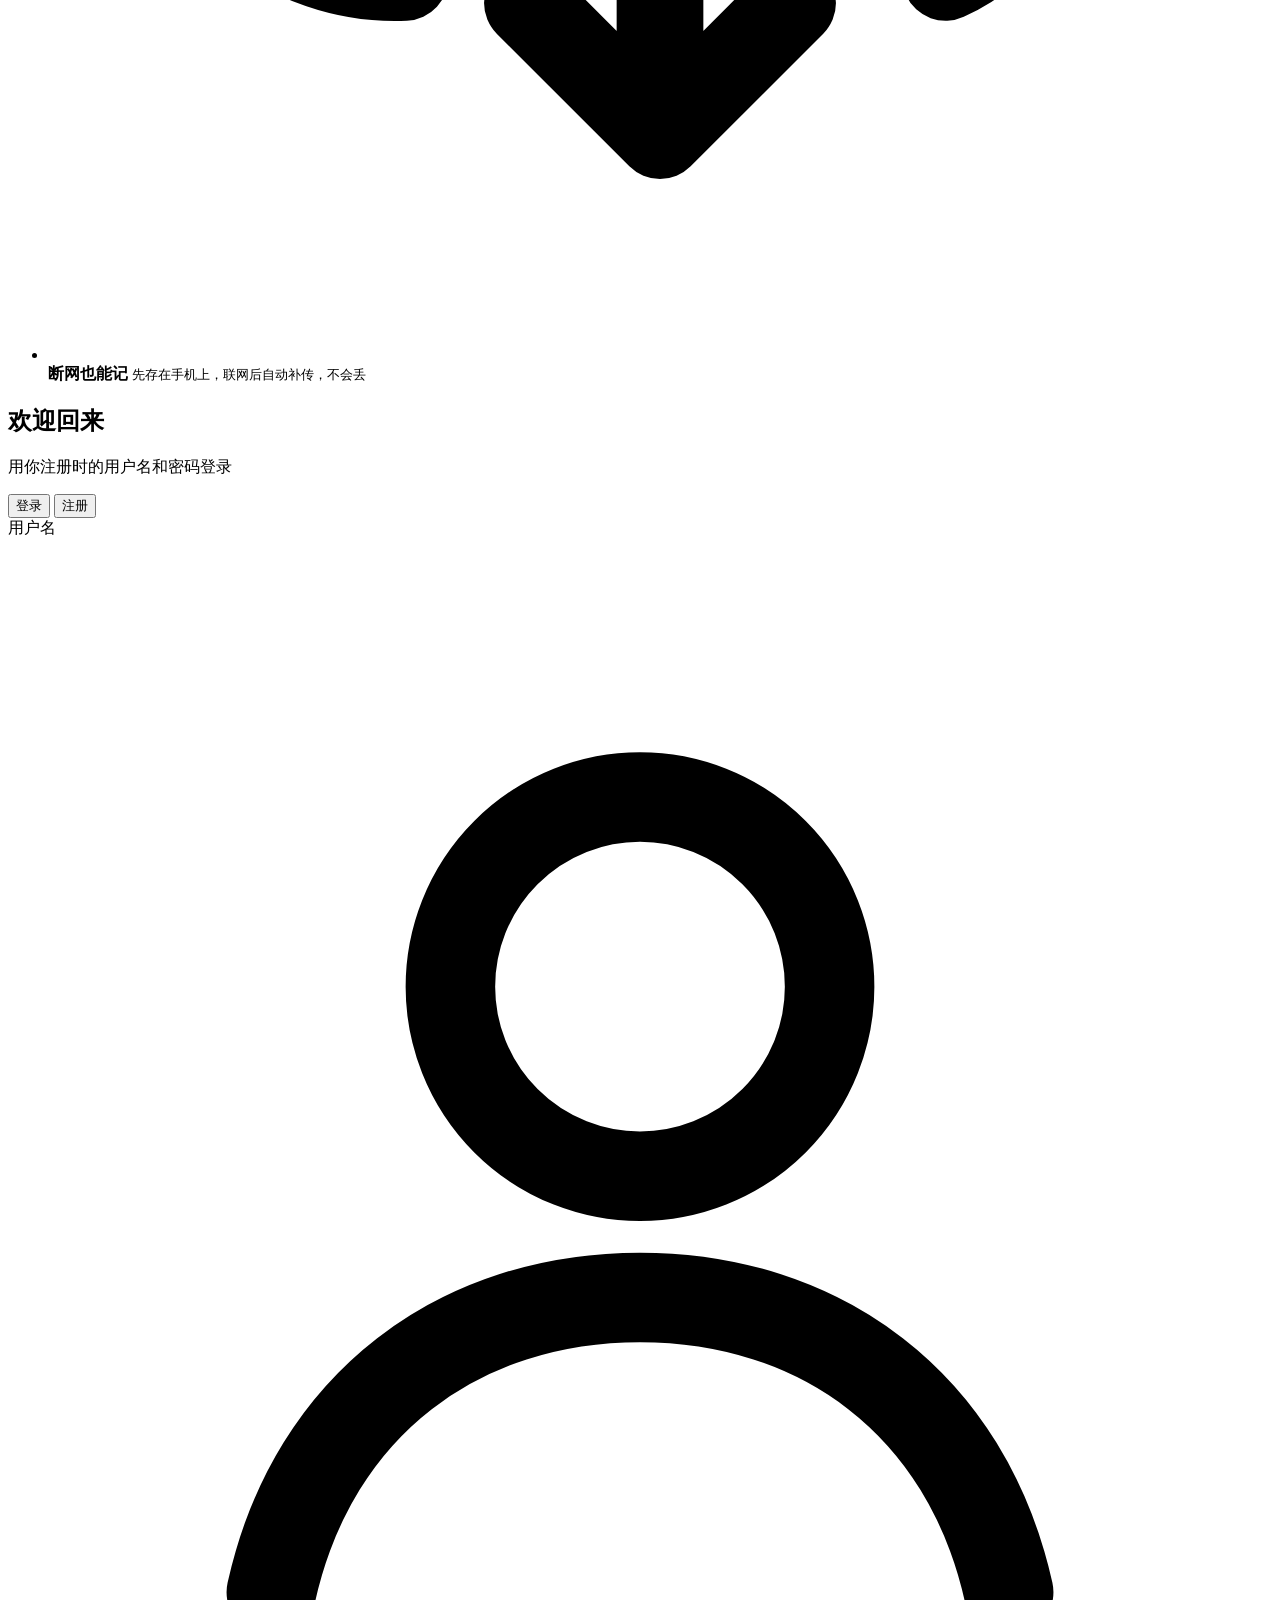
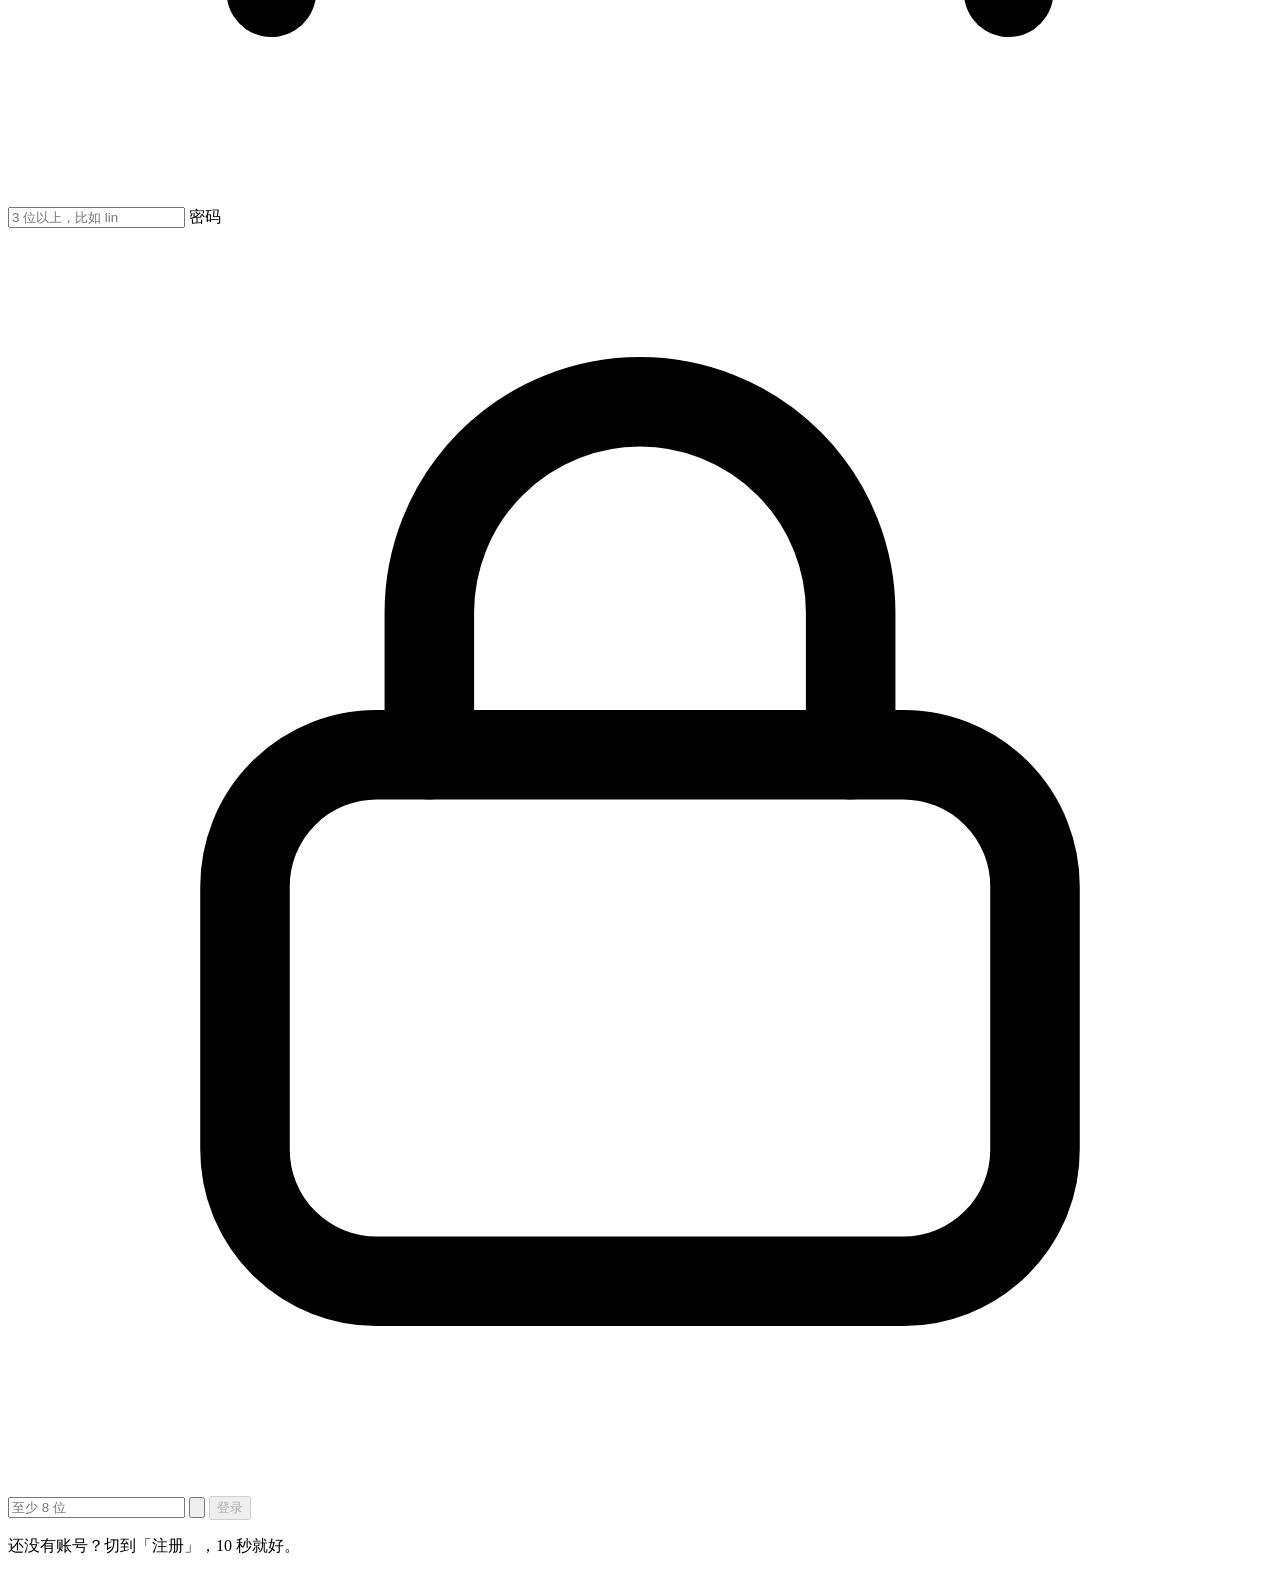
==== commit 27d6e62c: "feat(ui): 重做登录页与记账界面，奶油白配色、线性图标、手机底部导航与固定保存条" ====
--- a/ledger/web/index.html
+++ b/ledger/web/index.html
@@ -1,195 +1,240 @@
-<!doctype html>
-<html lang="zh-CN">
-  <head>
-    <meta charset="utf-8" />
-    <meta name="viewport" content="width=device-width, initial-scale=1, viewport-fit=cover" />
-    <meta name="theme-color" content="#faf7f4" />
-    <title>家庭记账本 · Family Ledger</title>
-    <meta
-      name="description"
-      content="两个人的账，各自记，随时合。A two-person ledger: each records their own, merged whenever you want."
-    />
-    <link rel="manifest" href="/manifest.webmanifest" />
-    <link rel="apple-touch-icon" href="/icons/icon-192.png" />
-    <meta name="apple-mobile-web-app-capable" content="yes" />
-    <meta name="apple-mobile-web-app-title" content="记账本" />
-    <meta name="apple-mobile-web-app-status-bar-style" content="default" />
-    <link rel="stylesheet" href="/styles.css" />
-    <link
-      rel="icon"
-      href="data:image/svg+xml,%3Csvg xmlns='http://www.w3.org/2000/svg' viewBox='0 0 100 100'%3E%3Crect width='100' height='100' rx='24' fill='%23b4471f'/%3E%3Ctext x='50' y='70' font-size='58' text-anchor='middle' fill='%23fff' font-family='sans-serif'%3E%E8%AE%B0%3C/text%3E%3C/svg%3E"
-    />
-  </head>
-  <body>
-    <!-- ============================================================ 登录 / 注册 -->
-    <section id="authScreen" class="auth">
-      <div class="auth__pane auth__pane--brand">
-        <div class="auth__blob auth__blob--a"></div>
-        <div class="auth__blob auth__blob--b"></div>
-        <div class="auth__brandtop">
-          <span class="logo">记</span>
-          <span class="logo__text">家庭记账本</span>
-        </div>
-        <div class="auth__pitch">
-          <h1>两个人的账，<br />各记各的，随时合看。</h1>
-          <p>打开就能按数字，3 秒记完一笔。你记你的，我记我的，月底一起看钱去哪了。</p>
-          <ul class="auth__points">
-            <li><span>🔒</span><div><b>只有家里人能看到</b><small>账本要邀请码才能加入，没有码进不来</small></div></li>
-            <li><span>👨‍👩‍👧</span><div><b>一个账本，多个人</b><small>邀请码拉家人进来，明细标着是谁花的</small></div></li>
-            <li><span>📶</span><div><b>断网也能记</b><small>先存本地，联网自动补传，不会丢</small></div></li>
-          </ul>
-        </div>
-        <p class="auth__foot">装到手机主屏幕，用起来和 App 一样。</p>
-      </div>
-
-      <div class="auth__pane auth__pane--form">
-        <div class="auth__card">
-          <div class="auth__mobilebrand">
-            <span class="logo">记</span>
-            <div>
-              <b>家庭记账本</b>
-              <small>各自记自己的，随时合起来看</small>
-            </div>
-          </div>
-
-          <div class="auth__heading">
-            <h2 id="authTitle">欢迎回来</h2>
-            <p id="authSub">用你注册时的用户名和密码登录。</p>
-          </div>
-
-          <div class="segmented" id="authMode" role="tablist" aria-label="登录或注册">
-            <button type="button" class="segmented__btn is-active" data-mode="login" role="tab" aria-selected="true">登录</button>
-            <button type="button" class="segmented__btn" data-mode="register" role="tab" aria-selected="false">注册</button>
-            <span class="segmented__thumb" aria-hidden="true"></span>
-          </div>
-
-          <form id="authForm" class="auth__form" autocomplete="on" novalidate>
-            <label class="field">
-              <span class="field__label">用户名</span>
-              <span class="field__control">
-                <svg class="field__icon" viewBox="0 0 24 24" aria-hidden="true"><path d="M12 12a4 4 0 1 0 0-8 4 4 0 0 0 0 8Zm0 2c-4 0-7 2.2-7 4.5V20h14v-1.5C19 16.2 16 14 12 14Z" /></svg>
-                <input
-                  id="username"
-                  name="username"
-                  type="text"
-                  inputmode="latin"
-                  autocapitalize="none"
-                  autocorrect="off"
-                  spellcheck="false"
-                  placeholder="比如 lin"
-                  required
-                />
-              </span>
-            </label>
-
-            <label class="field">
-              <span class="field__label">密码</span>
-              <span class="field__control">
-                <svg class="field__icon" viewBox="0 0 24 24" aria-hidden="true"><path d="M17 9V7a5 5 0 0 0-10 0v2H5.5v11h13V9H17ZM9 7a3 3 0 1 1 6 0v2H9V7Z" /></svg>
-                <input
-                  id="password"
-                  name="password"
-                  type="password"
-                  placeholder="至少 8 位"
-                  minlength="8"
-                  required
-                />
-                <button type="button" class="field__peek" id="peekPassword" aria-label="显示密码">
-                  <svg viewBox="0 0 24 24" aria-hidden="true"><path d="M12 5c-5 0-9 4.5-9 7s4 7 9 7 9-4.5 9-7-4-7-9-7Zm0 11.5A4.5 4.5 0 1 1 12 7.5a4.5 4.5 0 0 1 0 9Zm0-2a2.5 2.5 0 1 0 0-5 2.5 2.5 0 0 0 0 5Z" /></svg>
-                </button>
-              </span>
-            </label>
-
-            <label class="field" id="displayNameField" hidden>
-              <span class="field__label">怎么称呼你</span>
-              <span class="field__control">
-                <svg class="field__icon" viewBox="0 0 24 24" aria-hidden="true"><path d="M12 2 3 6v6c0 5 3.8 8.6 9 10 5.2-1.4 9-5 9-10V6l-9-4Zm0 5a2.5 2.5 0 1 1 0 5 2.5 2.5 0 0 1 0-5Zm0 11c-1.7 0-3.2-.8-4.2-2 .9-1.2 2.4-2 4.2-2s3.3.8 4.2 2c-1 1.2-2.5 2-4.2 2Z" /></svg>
-                <input id="displayName" type="text" maxlength="24" placeholder="比如 小林" />
-              </span>
-            </label>
-
-            <p id="authError" class="error" role="alert" hidden></p>
-
-            <button id="authSubmit" class="btn btn--primary btn--block" type="submit" disabled>
-              <span class="btn__spinner" aria-hidden="true"></span>
-              <span id="authSubmitText">登录</span>
-            </button>
-          </form>
-        </div>
-      </div>
-    </section>
-
-    <!-- ============================================================ 主应用 -->
-    <div id="appScreen" class="shell" hidden>
-      <aside class="sidebar">
-        <div class="sidebar__brand">
-          <span class="logo logo--sm">记</span>
-          <div class="sidebar__brandtext">
-            <b>家庭记账本</b>
-            <small id="sideHousehold">—</small>
-          </div>
-        </div>
-
-        <nav class="nav" role="tablist" aria-label="主导航">
-          <button class="nav__item" data-view="add" role="tab">
-            <span class="nav__icon">
-              <svg viewBox="0 0 24 24" aria-hidden="true"><path d="M11 5h2v6h6v2h-6v6h-2v-6H5v-2h6V5Z" /></svg>
-            </span>
-            <span class="nav__label">记一笔</span>
-          </button>
-          <button class="nav__item" data-view="list" role="tab">
-            <span class="nav__icon">
-              <svg viewBox="0 0 24 24" aria-hidden="true"><path d="M4 6h16v2H4V6Zm0 5h16v2H4v-2Zm0 5h16v2H4v-2Z" /></svg>
-            </span>
-            <span class="nav__label">明细</span>
-          </button>
-          <button class="nav__item" data-view="stats" role="tab">
-            <span class="nav__icon">
-              <svg viewBox="0 0 24 24" aria-hidden="true"><path d="M5 19V10h3v9H5Zm5 0V5h3v14h-3Zm5 0v-6h3v6h-3Z" /></svg>
-            </span>
-            <span class="nav__label">统计</span>
-          </button>
-          <button class="nav__item" data-view="me" role="tab">
-            <span class="nav__icon">
-              <svg viewBox="0 0 24 24" aria-hidden="true"><path d="M12 12a4 4 0 1 0 0-8 4 4 0 0 0 0 8Zm0 2c-4.4 0-8 2.4-8 5.4V21h16v-1.6c0-3-3.6-5.4-8-5.4Z" /></svg>
-            </span>
-            <span class="nav__label">我的</span>
-          </button>
-        </nav>
-
-        <div class="sidebar__user">
-          <span class="avatar" id="sideAvatar">?</span>
-          <div>
-            <b id="sideUserName">—</b>
-            <small id="sideRole">成员</small>
-          </div>
-        </div>
-      </aside>
-
-      <main class="main">
-        <header class="pagehead">
-          <div class="monthpick">
-            <button id="monthPrev" class="icon-btn" aria-label="上个月">
-              <svg viewBox="0 0 24 24" aria-hidden="true"><path d="M15 5 8 12l7 7 1.4-1.4L10.8 12l5.6-5.6L15 5Z" /></svg>
-            </button>
-            <button id="monthLabel" class="monthpick__label"></button>
-            <button id="monthNext" class="icon-btn" aria-label="下个月">
-              <svg viewBox="0 0 24 24" aria-hidden="true"><path d="m9 5 7 7-7 7-1.4-1.4L13.2 12 7.6 6.4 9 5Z" /></svg>
-            </button>
-          </div>
-          <button id="scopeToggle" class="scopebtn" title="切换 只看我 / 全家">
-            <span class="scopebtn__dot"></span>
-            <span id="scopeText">全家</span>
-          </button>
-        </header>
-
-        <div id="view" class="view"></div>
-      </main>
-    </div>
-
-    <div id="toast" class="toast" hidden></div>
-    <div id="modal" class="modal" hidden></div>
-
-    <script type="module" src="/app.js"></script>
-  </body>
-</html>
+<!DOCTYPE html>
+<html lang="zh-CN">
+  <head>
+    <meta charset="UTF-8" />
+    <meta name="viewport" content="width=device-width, initial-scale=1, viewport-fit=cover" />
+    <meta name="theme-color" content="#faf7f3" />
+    <title>家庭记账本 · Family Ledger</title>
+    <meta
+      name="description"
+      content="两个人记账，一家人看账。家庭共享记账本，支持离线记账与邀请家人。"
+    />
+    <link rel="manifest" href="/manifest.webmanifest" />
+    <link rel="icon" href="/icons/icon-32.png" sizes="32x32" />
+    <link rel="apple-touch-icon" href="/icons/icon-192.png" />
+    <meta name="apple-mobile-web-app-capable" content="yes" />
+    <meta name="apple-mobile-web-app-status-bar-style" content="default" />
+    <meta name="apple-mobile-web-app-title" content="记账本" />
+    <link rel="stylesheet" href="/styles.css" />
+  </head>
+  <body>
+    <!-- ============================================================ 登录 -->
+    <div id="authScreen" class="auth">
+      <div class="auth__shell">
+        <section class="auth__brand">
+          <div class="brand">
+            <span class="brand__mark" aria-hidden="true">
+              <svg viewBox="0 0 24 24" fill="none" stroke="currentColor" stroke-width="1.7" stroke-linecap="round" stroke-linejoin="round">
+                <path d="M6 3.5h11.5A1.5 1.5 0 0 1 19 5v14.5H6A2.5 2.5 0 0 1 3.5 17V6A2.5 2.5 0 0 1 6 3.5Z" />
+                <path d="M19 15.5H8.5A2.5 2.5 0 0 0 6 18" />
+                <path d="M8 8h7M8 11.5h4.5" />
+              </svg>
+            </span>
+            <span class="brand__name">家庭记账本</span>
+          </div>
+
+          <h1 class="auth__title">两个人记账<br />一家人看账</h1>
+          <p class="auth__lede">谁花的、花在哪，月底一眼看清。</p>
+
+          <ul class="auth__points">
+            <li>
+              <span class="point__icon" aria-hidden="true">
+                <svg viewBox="0 0 24 24" fill="none" stroke="currentColor" stroke-width="1.7" stroke-linecap="round" stroke-linejoin="round">
+                  <circle cx="9" cy="8" r="3.2" />
+                  <path d="M3.5 19c.6-3 2.9-4.6 5.5-4.6s4.9 1.6 5.5 4.6" />
+                  <path d="M16 5.4a3.2 3.2 0 0 1 0 6.2" />
+                  <path d="M17.4 14.7c2 .6 3.2 2.1 3.6 4.3" />
+                </svg>
+              </span>
+              <div>
+                <b>一本账，两个人</b>
+                <small>用邀请码把家人拉进来，各记各的，随时合看</small>
+              </div>
+            </li>
+            <li>
+              <span class="point__icon" aria-hidden="true">
+                <svg viewBox="0 0 24 24" fill="none" stroke="currentColor" stroke-width="1.7" stroke-linecap="round" stroke-linejoin="round">
+                  <rect x="4.5" y="10" width="15" height="10" rx="2.5" />
+                  <path d="M8 10V7.3A4 4 0 0 1 16 7.3V10" />
+                  <circle cx="12" cy="15" r="1.2" />
+                </svg>
+              </span>
+              <div>
+                <b>只有家里人能看到</b>
+                <small>没有邀请码进不来，账本不对外公开</small>
+              </div>
+            </li>
+            <li>
+              <span class="point__icon" aria-hidden="true">
+                <svg viewBox="0 0 24 24" fill="none" stroke="currentColor" stroke-width="1.7" stroke-linecap="round" stroke-linejoin="round">
+                  <path d="M7 16.5a4.5 4.5 0 0 1-.4-9A5.5 5.5 0 0 1 17 9.2a3.9 3.9 0 0 1 .6 7.3" />
+                  <path d="M12 12v7.5M9.4 17l2.6 2.6 2.6-2.6" />
+                </svg>
+              </span>
+              <div>
+                <b>断网也能记</b>
+                <small>先存在手机上，联网后自动补传，不会丢</small>
+              </div>
+            </li>
+          </ul>
+        </section>
+
+        <section class="auth__form">
+          <div class="authcard">
+            <div class="authcard__head">
+              <h2 id="authTitle">欢迎回来</h2>
+              <p id="authSub">用你注册时的用户名和密码登录</p>
+            </div>
+
+            <div class="segmented" id="authMode" data-mode="login" role="tablist" aria-label="登录或注册">
+              <span class="segmented__thumb" aria-hidden="true"></span>
+              <button type="button" class="segmented__btn is-active" data-mode="login" role="tab" aria-selected="true">登录</button>
+              <button type="button" class="segmented__btn" data-mode="register" role="tab" aria-selected="false">注册</button>
+            </div>
+
+            <form id="authForm" class="authform" novalidate>
+              <label class="field">
+                <span class="field__label">用户名</span>
+                <span class="field__box">
+                  <svg class="field__icon" viewBox="0 0 24 24" fill="none" stroke="currentColor" stroke-width="1.7" stroke-linecap="round" stroke-linejoin="round" aria-hidden="true">
+                    <circle cx="12" cy="8.5" r="3.6" />
+                    <path d="M5 20c.8-3.6 3.6-5.6 7-5.6s6.2 2 7 5.6" />
+                  </svg>
+                  <input id="username" name="username" type="text" autocomplete="username" placeholder="3 位以上，比如 lin" autocapitalize="none" spellcheck="false" />
+                </span>
+              </label>
+
+              <label class="field" id="displayNameField" hidden>
+                <span class="field__label">怎么称呼你</span>
+                <span class="field__box">
+                  <svg class="field__icon" viewBox="0 0 24 24" fill="none" stroke="currentColor" stroke-width="1.7" stroke-linecap="round" stroke-linejoin="round" aria-hidden="true">
+                    <path d="M4.5 19.5v-1.2c0-2 1.6-3.4 3.6-3.4h3.8c2 0 3.6 1.4 3.6 3.4v1.2" />
+                    <circle cx="10" cy="8.4" r="3.4" />
+                    <path d="M16.6 13.6 19 16l-.4 2.4" />
+                  </svg>
+                  <input id="displayName" name="displayName" type="text" autocomplete="nickname" placeholder="比如 小林" maxlength="20" />
+                </span>
+              </label>
+
+              <label class="field">
+                <span class="field__label">密码</span>
+                <span class="field__box">
+                  <svg class="field__icon" viewBox="0 0 24 24" fill="none" stroke="currentColor" stroke-width="1.7" stroke-linecap="round" stroke-linejoin="round" aria-hidden="true">
+                    <rect x="4.5" y="10" width="15" height="10" rx="2.5" />
+                    <path d="M8 10V7.3A4 4 0 0 1 16 7.3V10" />
+                  </svg>
+                  <input id="password" name="password" type="password" autocomplete="current-password" placeholder="至少 8 位" />
+                  <button type="button" id="peekPassword" class="field__peek" aria-label="显示密码">
+                    <svg viewBox="0 0 24 24" fill="none" stroke="currentColor" stroke-width="1.7" stroke-linecap="round" stroke-linejoin="round" aria-hidden="true">
+                      <path d="M2.8 12S6.3 6.2 12 6.2 21.2 12 21.2 12 17.7 17.8 12 17.8 2.8 12 2.8 12Z" />
+                      <circle cx="12" cy="12" r="2.8" />
+                    </svg>
+                  </button>
+                </span>
+              </label>
+
+              <p class="authform__error" id="authError" hidden></p>
+
+              <button type="submit" id="authSubmit" class="btn btn--primary btn--block" disabled>
+                <span class="btn__label" id="authSubmitText">登录</span>
+                <span class="btn__spinner" aria-hidden="true"></span>
+              </button>
+            </form>
+
+            <p class="authcard__foot" id="authHint">还没有账号？切到「注册」，10 秒就好。</p>
+          </div>
+        </section>
+      </div>
+    </div>
+
+    <!-- ============================================================ 应用 -->
+    <div id="appScreen" class="shell" hidden>
+      <aside class="sidebar">
+        <div class="brand brand--side">
+          <span class="brand__mark" aria-hidden="true">
+            <svg viewBox="0 0 24 24" fill="none" stroke="currentColor" stroke-width="1.7" stroke-linecap="round" stroke-linejoin="round">
+              <path d="M6 3.5h11.5A1.5 1.5 0 0 1 19 5v14.5H6A2.5 2.5 0 0 1 3.5 17V6A2.5 2.5 0 0 1 6 3.5Z" />
+              <path d="M19 15.5H8.5A2.5 2.5 0 0 0 6 18" />
+              <path d="M8 8h7M8 11.5h4.5" />
+            </svg>
+          </span>
+          <span class="brand__name" id="sideHousehold">家庭记账本</span>
+        </div>
+
+        <nav class="nav" aria-label="主导航">
+          <button type="button" class="nav__item is-active" data-view="add" aria-selected="true">
+            <svg viewBox="0 0 24 24" fill="none" stroke="currentColor" stroke-width="1.7" stroke-linecap="round" stroke-linejoin="round" aria-hidden="true"><path d="M12 5v14M5 12h14" /></svg>
+            <span>记一笔</span>
+          </button>
+          <button type="button" class="nav__item" data-view="list" aria-selected="false">
+            <svg viewBox="0 0 24 24" fill="none" stroke="currentColor" stroke-width="1.7" stroke-linecap="round" stroke-linejoin="round" aria-hidden="true"><path d="M8 6.5h11M8 12h11M8 17.5h11" /><circle cx="4.6" cy="6.5" r="1" /><circle cx="4.6" cy="12" r="1" /><circle cx="4.6" cy="17.5" r="1" /></svg>
+            <span>明细</span>
+          </button>
+          <button type="button" class="nav__item" data-view="stats" aria-selected="false">
+            <svg viewBox="0 0 24 24" fill="none" stroke="currentColor" stroke-width="1.7" stroke-linecap="round" stroke-linejoin="round" aria-hidden="true"><path d="M4.5 19.5h15" /><path d="M7.5 19.5v-6M12 19.5V8M16.5 19.5v-8.5" /></svg>
+            <span>统计</span>
+          </button>
+          <button type="button" class="nav__item" data-view="me" aria-selected="false">
+            <svg viewBox="0 0 24 24" fill="none" stroke="currentColor" stroke-width="1.7" stroke-linecap="round" stroke-linejoin="round" aria-hidden="true"><circle cx="12" cy="8.5" r="3.6" /><path d="M5 20c.8-3.6 3.6-5.6 7-5.6s6.2 2 7 5.6" /></svg>
+            <span>我的</span>
+          </button>
+        </nav>
+
+        <button type="button" class="sideuser" id="sideUser" data-view="me">
+          <span class="avatar" id="sideAvatar">?</span>
+          <span class="sideuser__text">
+            <b id="sideUserName">—</b>
+            <small id="sideRole">—</small>
+          </span>
+        </button>
+      </aside>
+
+      <div class="workspace">
+        <header class="topbar">
+          <div class="months">
+            <button type="button" class="iconbtn" id="monthPrev" aria-label="上个月">
+              <svg viewBox="0 0 24 24" fill="none" stroke="currentColor" stroke-width="1.8" stroke-linecap="round" stroke-linejoin="round" aria-hidden="true"><path d="M14.5 6.5 8.5 12l6 5.5" /></svg>
+            </button>
+            <button type="button" class="months__label" id="monthLabel" title="回到本月">2026 年 11 月</button>
+            <button type="button" class="iconbtn" id="monthNext" aria-label="下个月">
+              <svg viewBox="0 0 24 24" fill="none" stroke="currentColor" stroke-width="1.8" stroke-linecap="round" stroke-linejoin="round" aria-hidden="true"><path d="M9.5 6.5 15.5 12l-6 5.5" /></svg>
+            </button>
+          </div>
+
+          <div class="topbar__right">
+            <button type="button" class="scopebtn" id="scopeToggle" data-scope="all" aria-label="切换数据范围">
+              <span class="scopebtn__dot" aria-hidden="true"></span>
+              <span id="scopeText">全家</span>
+            </button>
+          </div>
+        </header>
+
+        <main class="view" id="view"></main>
+      </div>
+
+      <nav class="tabbar" aria-label="主导航">
+        <button type="button" class="nav__item is-active" data-view="add" aria-selected="true">
+          <svg viewBox="0 0 24 24" fill="none" stroke="currentColor" stroke-width="1.7" stroke-linecap="round" stroke-linejoin="round" aria-hidden="true"><path d="M12 5v14M5 12h14" /></svg>
+          <span>记一笔</span>
+        </button>
+        <button type="button" class="nav__item" data-view="list" aria-selected="false">
+          <svg viewBox="0 0 24 24" fill="none" stroke="currentColor" stroke-width="1.7" stroke-linecap="round" stroke-linejoin="round" aria-hidden="true"><path d="M8 6.5h11M8 12h11M8 17.5h11" /><circle cx="4.6" cy="6.5" r="1" /><circle cx="4.6" cy="12" r="1" /><circle cx="4.6" cy="17.5" r="1" /></svg>
+          <span>明细</span>
+        </button>
+        <button type="button" class="nav__item" data-view="stats" aria-selected="false">
+          <svg viewBox="0 0 24 24" fill="none" stroke="currentColor" stroke-width="1.7" stroke-linecap="round" stroke-linejoin="round" aria-hidden="true"><path d="M4.5 19.5h15" /><path d="M7.5 19.5v-6M12 19.5V8M16.5 19.5v-8.5" /></svg>
+          <span>统计</span>
+        </button>
+        <button type="button" class="nav__item" data-view="me" aria-selected="false">
+          <svg viewBox="0 0 24 24" fill="none" stroke="currentColor" stroke-width="1.7" stroke-linecap="round" stroke-linejoin="round" aria-hidden="true"><circle cx="12" cy="8.5" r="3.6" /><path d="M5 20c.8-3.6 3.6-5.6 7-5.6s6.2 2 7 5.6" /></svg>
+          <span>我的</span>
+        </button>
+      </nav>
+    </div>
+
+    <div id="toast" class="toast" hidden role="status" aria-live="polite"></div>
+    <div id="modal" class="modal" hidden></div>
+
+    <script src="/app.js" type="module"></script>
+  </body>
+</html>
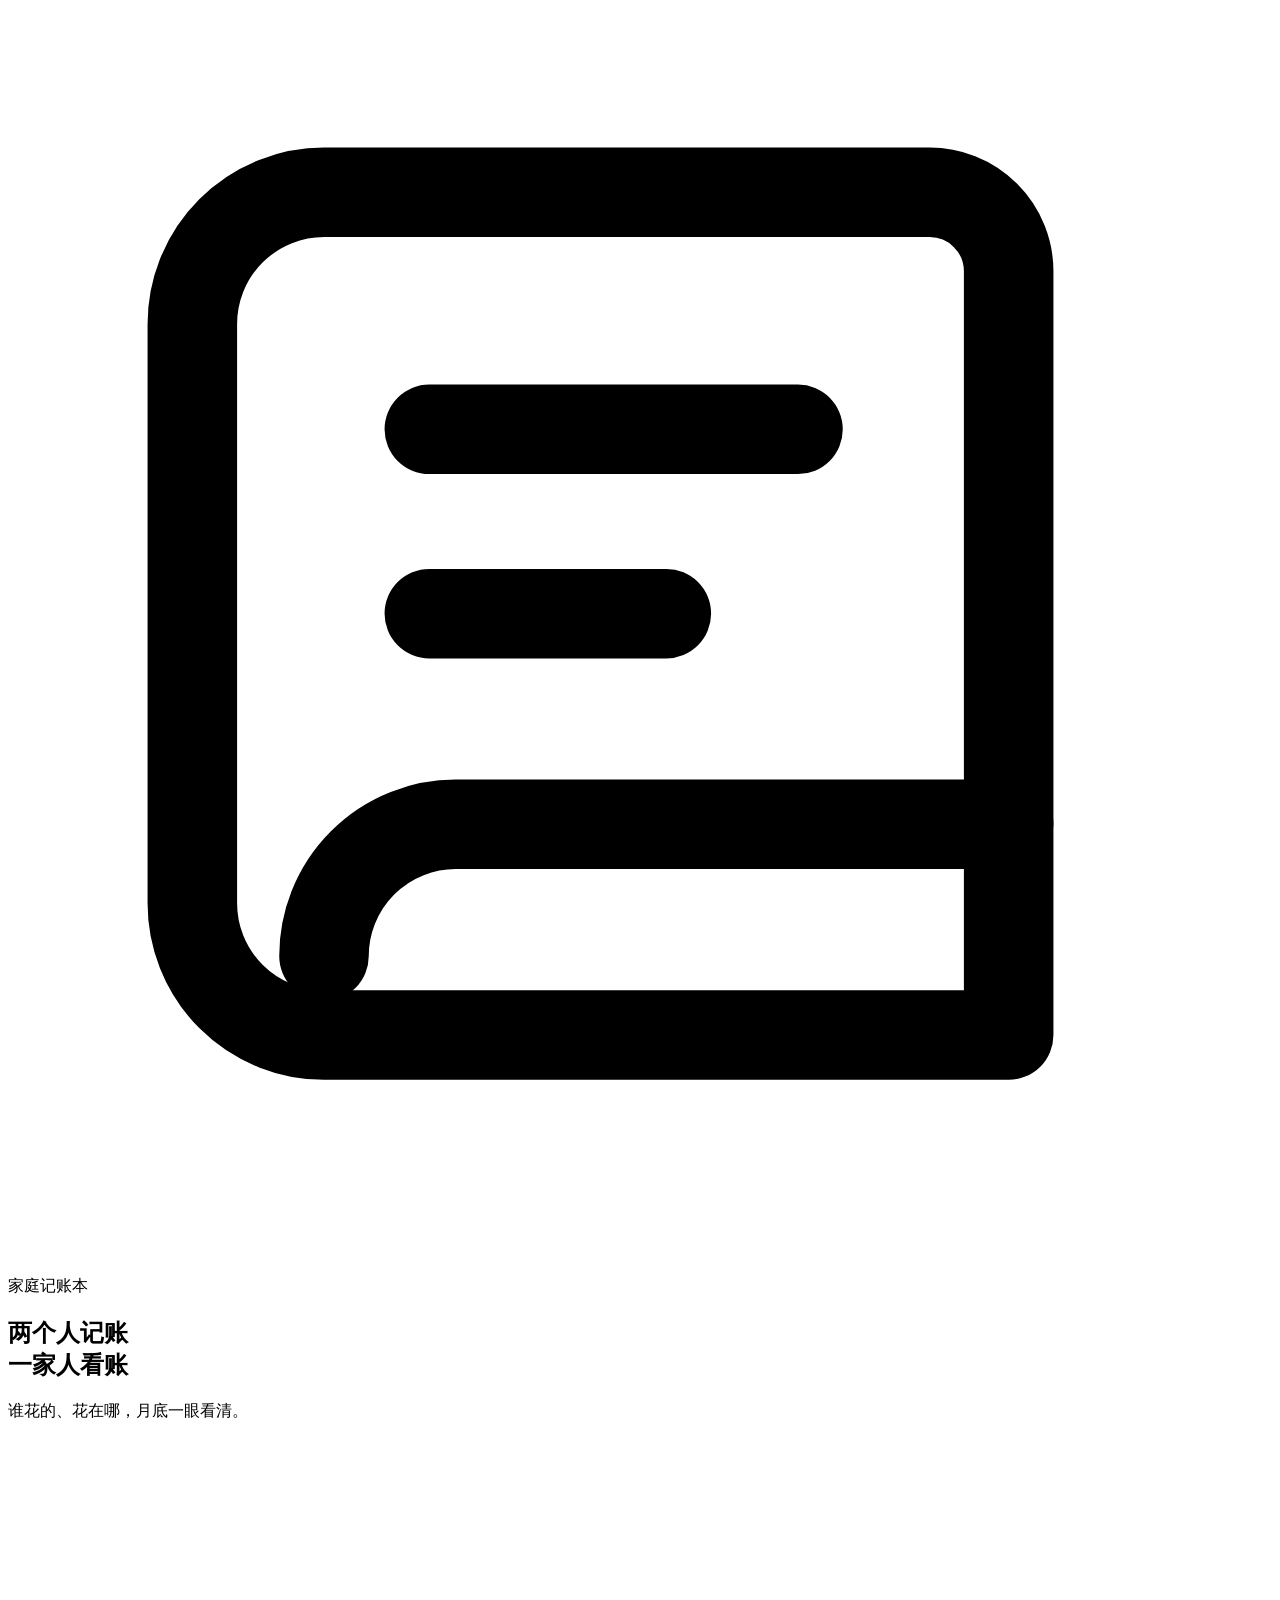
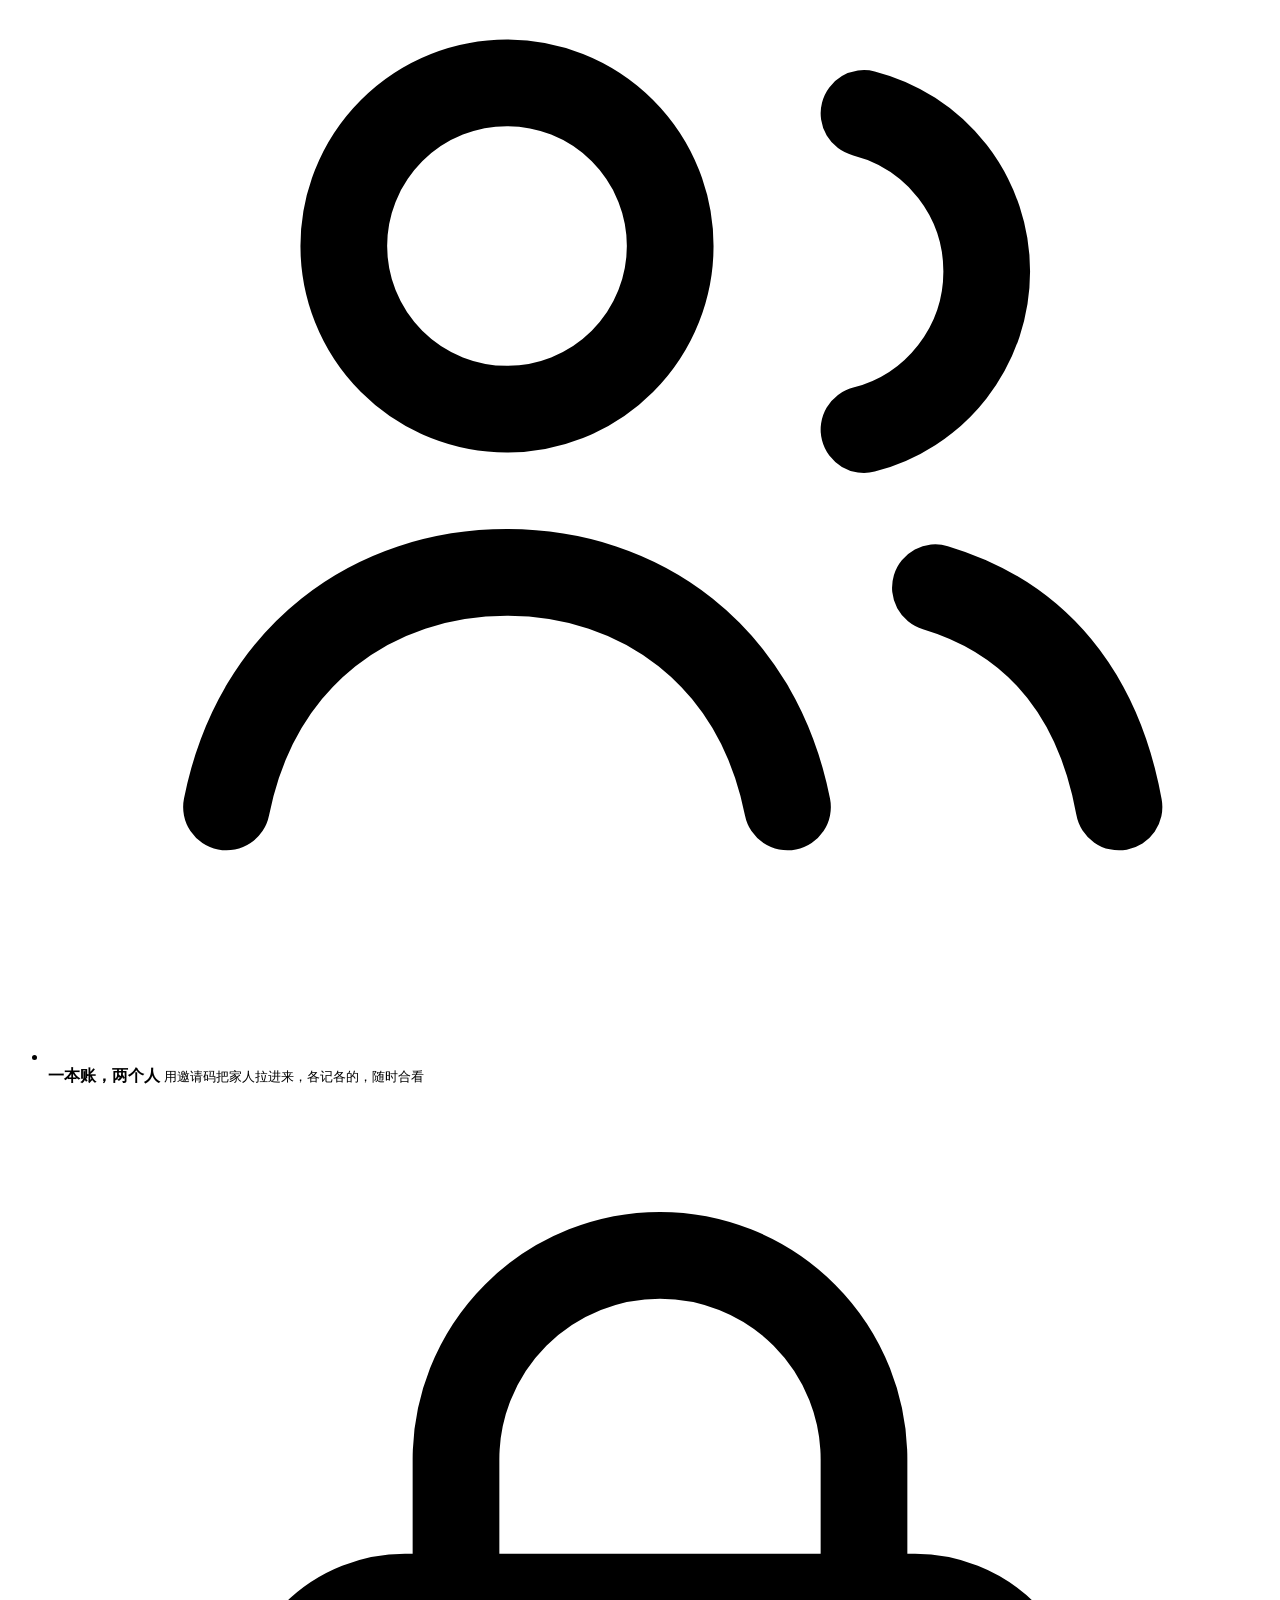
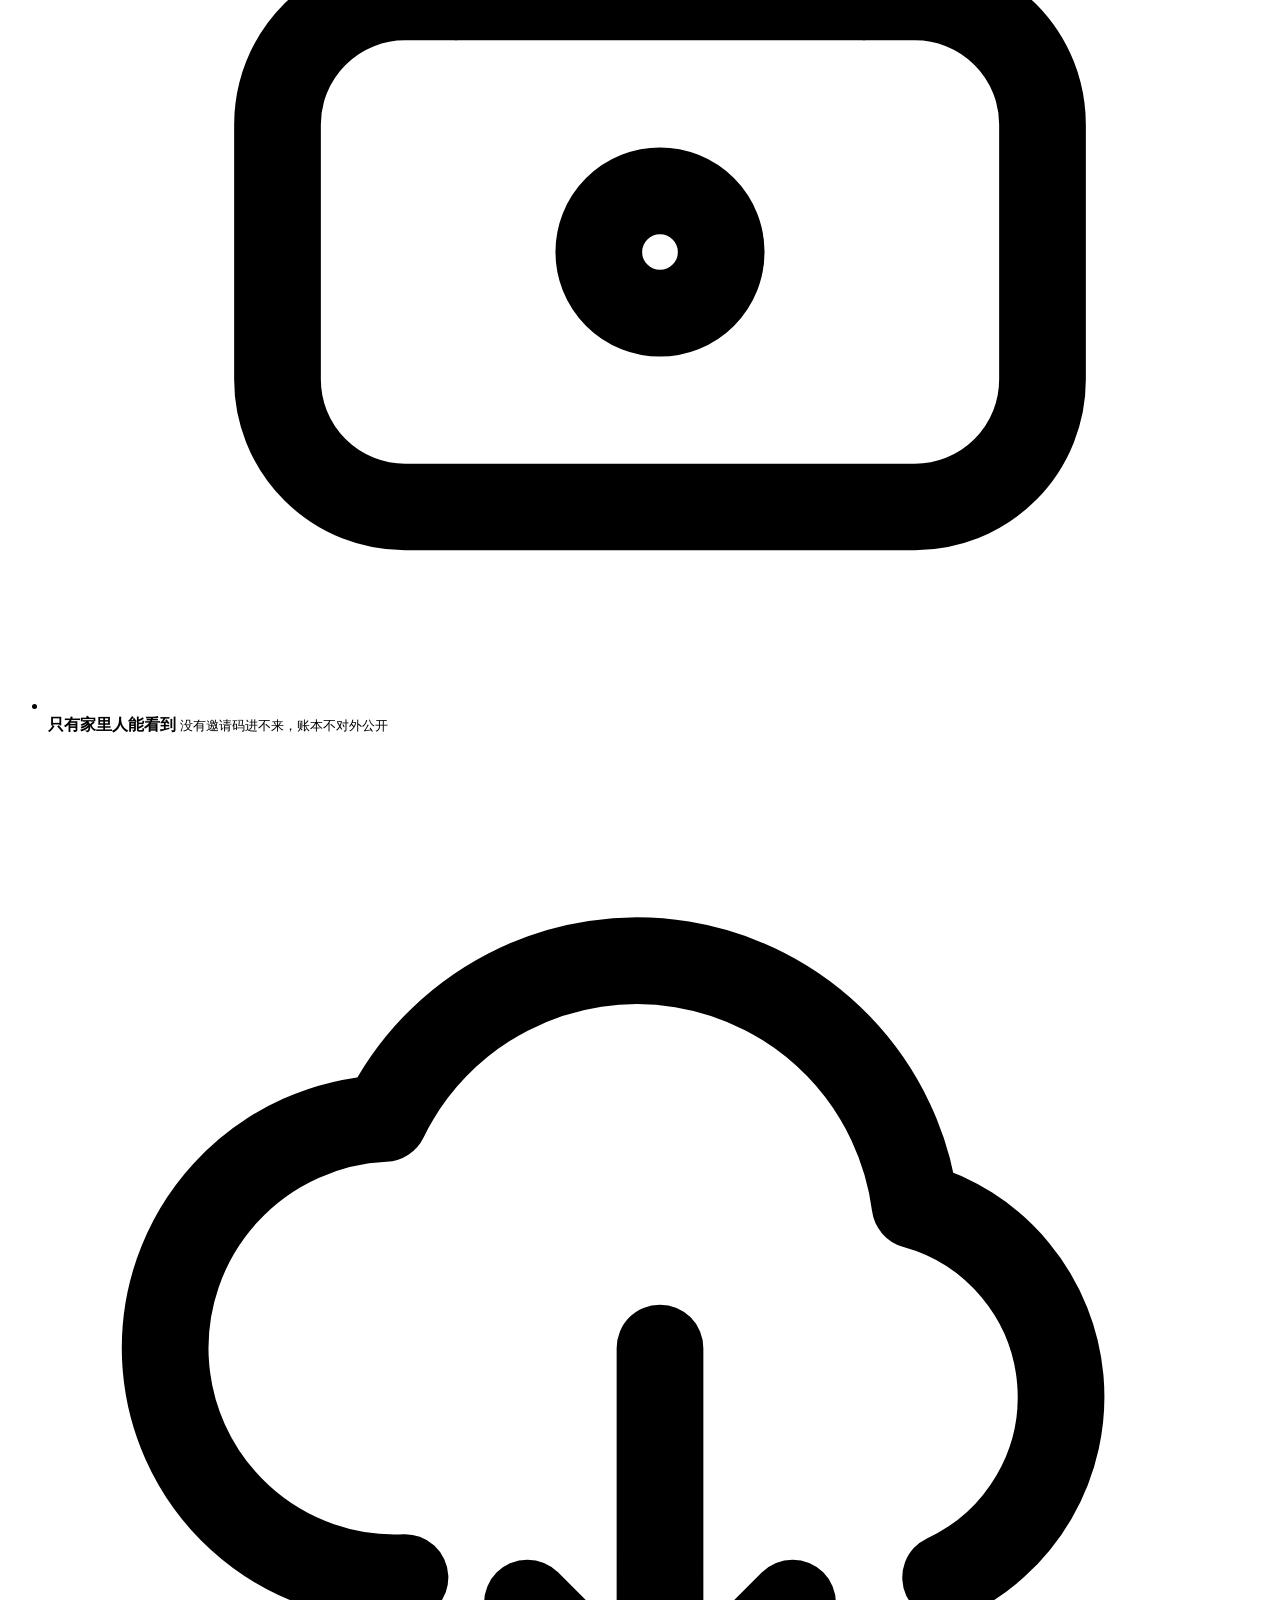
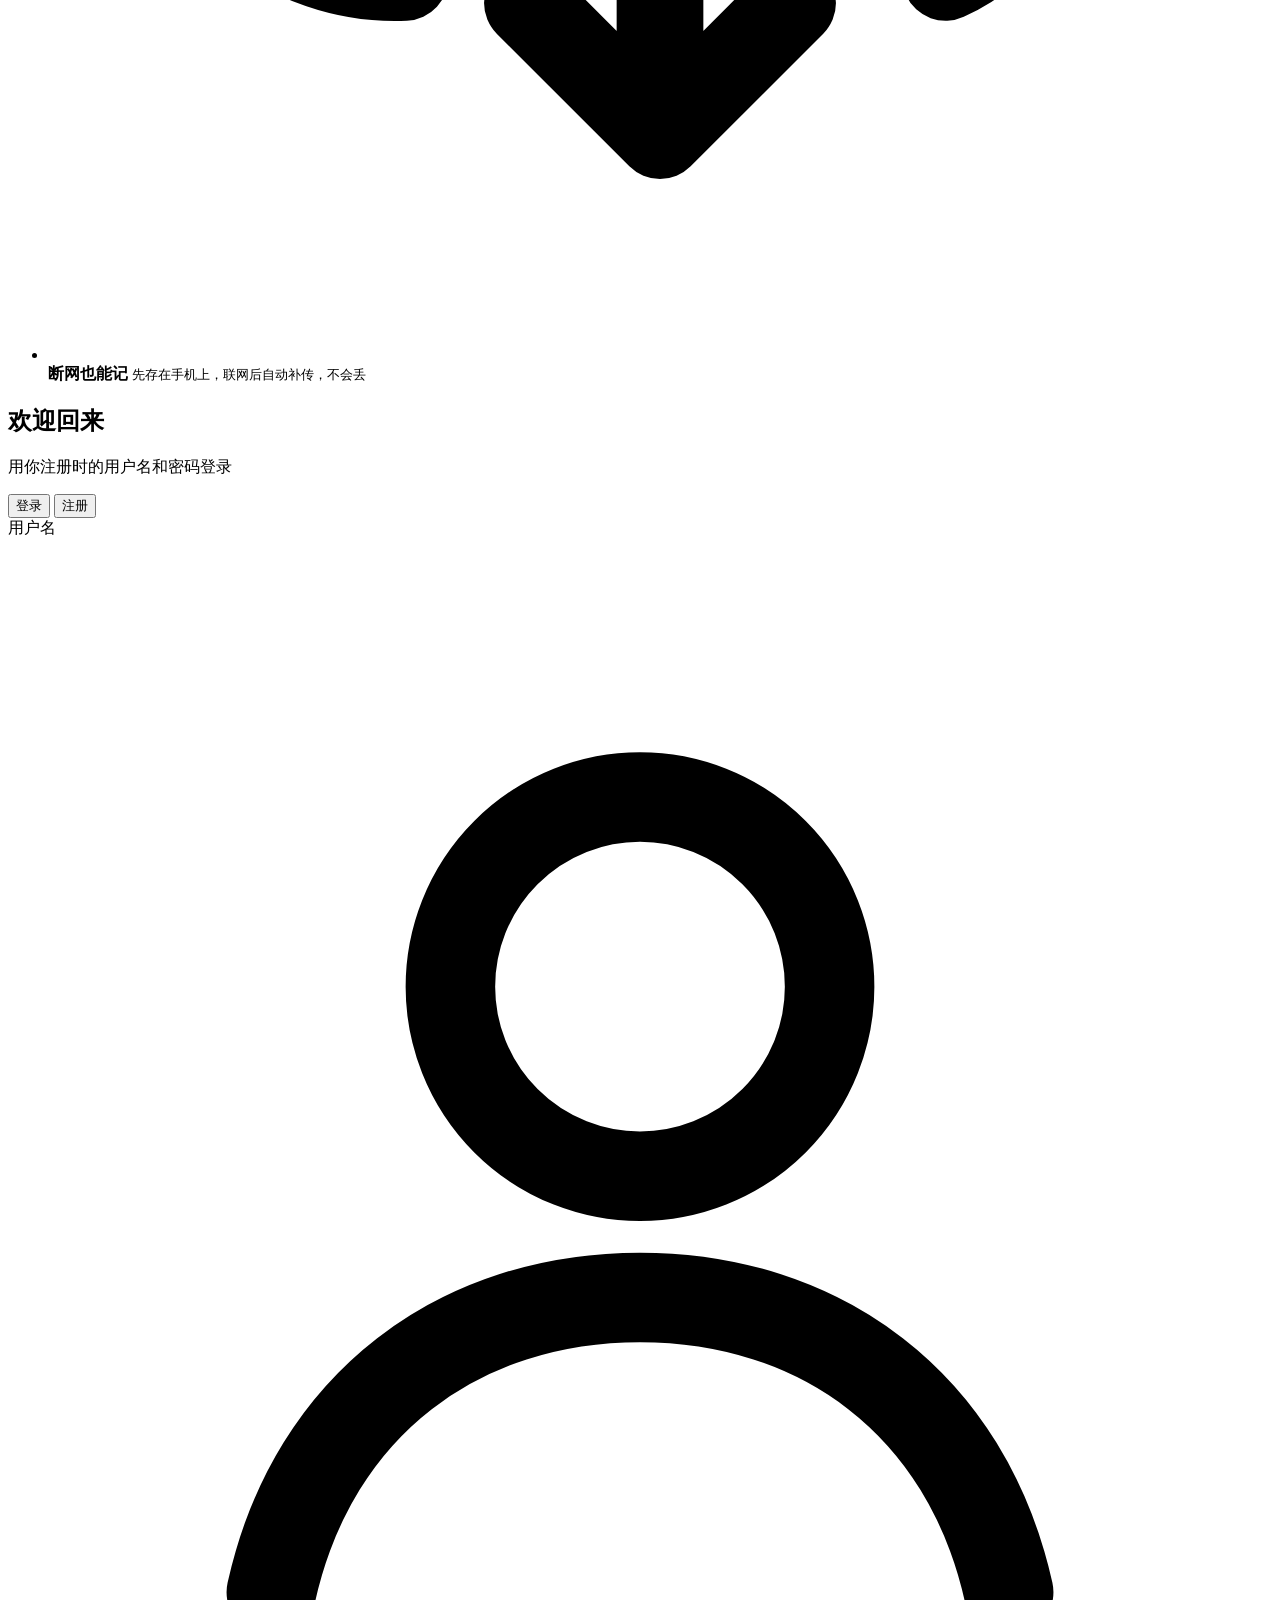
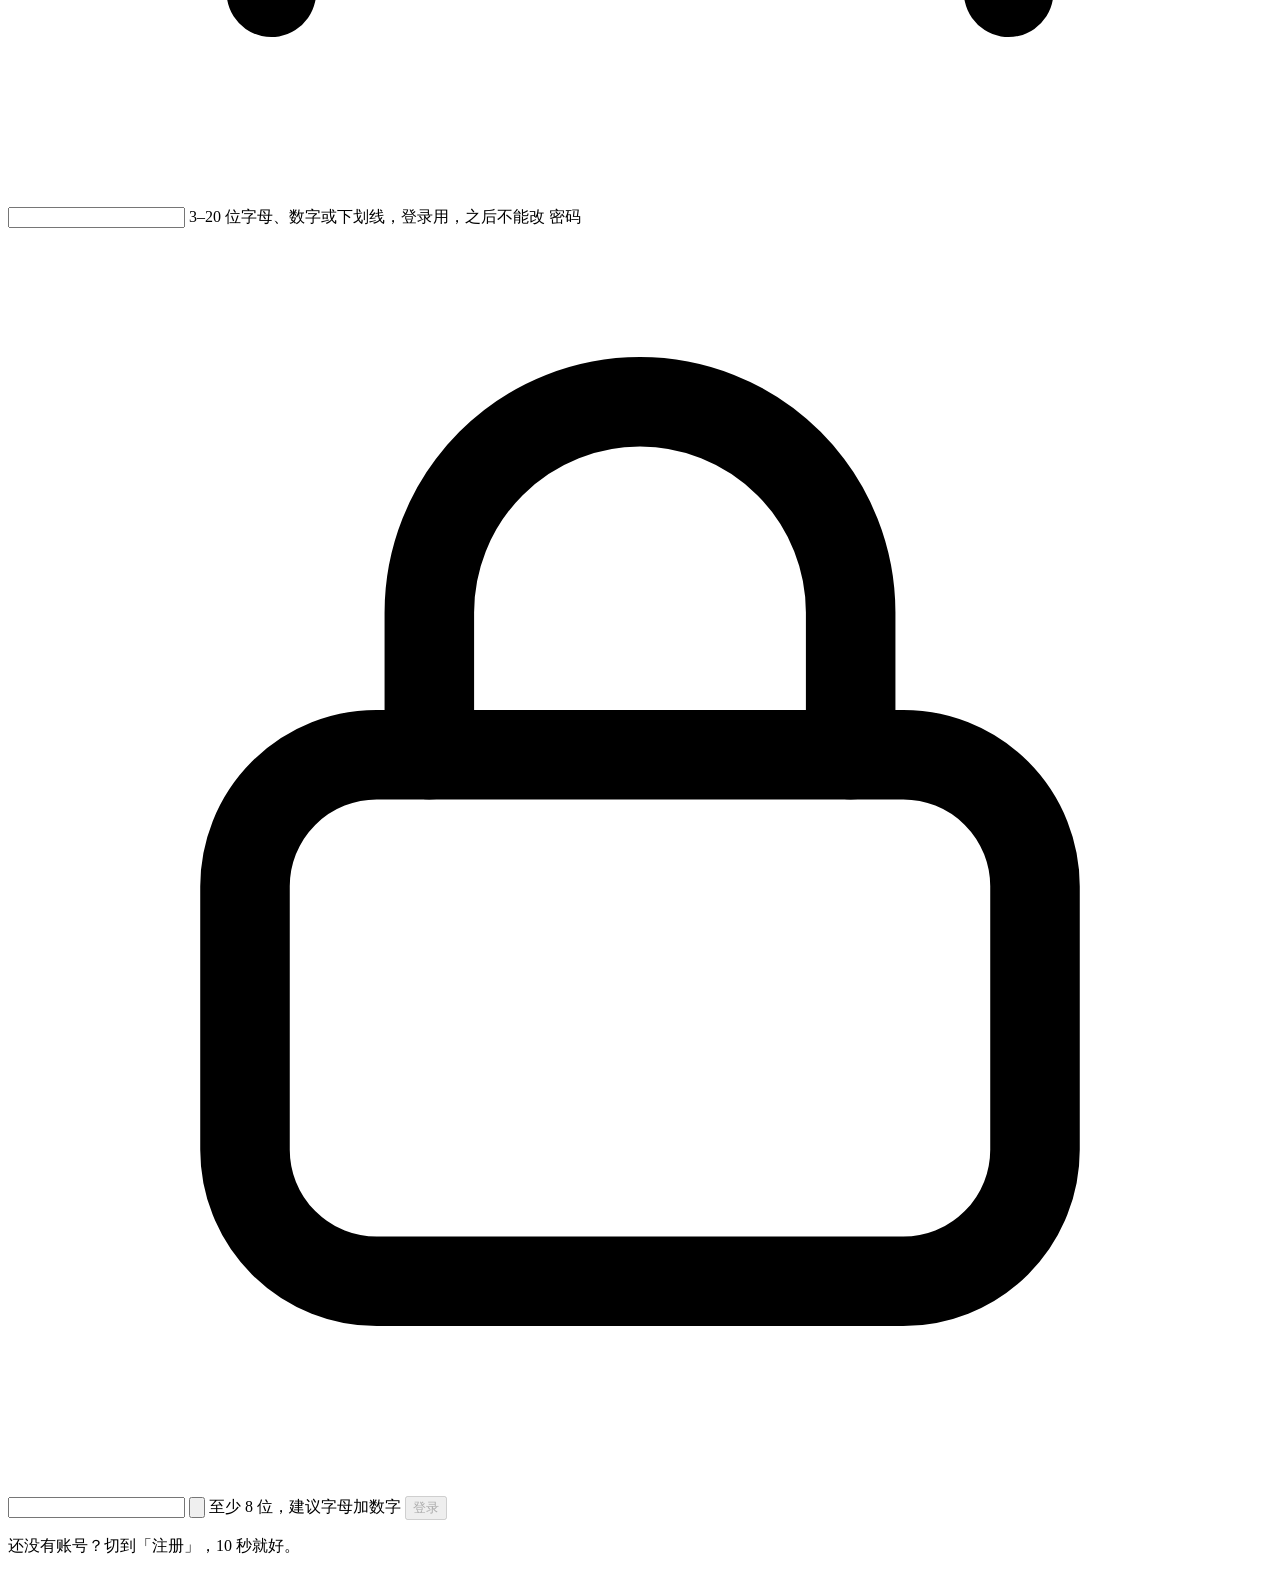
==== commit 02164405: "fix: 统计页闪退、密码框双描边、移动端登录与金额输入 - 修复 stats 引用未声明的 daysInMonth 导致有账目的月份必崩；render() 加兜底页 - 金额输入改为计算器式：yua" ====
--- a/ledger/web/index.html
+++ b/ledger/web/index.html
@@ -100,8 +100,9 @@
                     <circle cx="12" cy="8.5" r="3.6" />
                     <path d="M5 20c.8-3.6 3.6-5.6 7-5.6s6.2 2 7 5.6" />
                   </svg>
-                  <input id="username" name="username" type="text" autocomplete="username" placeholder="3 位以上，比如 lin" autocapitalize="none" spellcheck="false" />
+                  <input id="username" name="username" type="text" autocomplete="username" aria-describedby="usernameHint" autocapitalize="none" autocorrect="off" spellcheck="false" />
                 </span>
+                <span class="field__hint" id="usernameHint">3–20 位字母、数字或下划线，登录用，之后不能改</span>
               </label>
 
               <label class="field" id="displayNameField" hidden>
@@ -112,8 +113,9 @@
                     <circle cx="10" cy="8.4" r="3.4" />
                     <path d="M16.6 13.6 19 16l-.4 2.4" />
                   </svg>
-                  <input id="displayName" name="displayName" type="text" autocomplete="nickname" placeholder="比如 小林" maxlength="20" />
+                  <input id="displayName" name="displayName" type="text" autocomplete="nickname" aria-describedby="displayNameHint" maxlength="10" />
                 </span>
+                <span class="field__hint" id="displayNameHint">家人会在每笔账上看到这个名字</span>
               </label>
 
               <label class="field">
@@ -123,7 +125,7 @@
                     <rect x="4.5" y="10" width="15" height="10" rx="2.5" />
                     <path d="M8 10V7.3A4 4 0 0 1 16 7.3V10" />
                   </svg>
-                  <input id="password" name="password" type="password" autocomplete="current-password" placeholder="至少 8 位" />
+                  <input id="password" name="password" type="password" autocomplete="current-password" aria-describedby="passwordHint" autocapitalize="off" autocorrect="off" />
                   <button type="button" id="peekPassword" class="field__peek" aria-label="显示密码">
                     <svg viewBox="0 0 24 24" fill="none" stroke="currentColor" stroke-width="1.7" stroke-linecap="round" stroke-linejoin="round" aria-hidden="true">
                       <path d="M2.8 12S6.3 6.2 12 6.2 21.2 12 21.2 12 17.7 17.8 12 17.8 2.8 12 2.8 12Z" />
@@ -131,9 +133,10 @@
                     </svg>
                   </button>
                 </span>
+                <span class="field__hint" id="passwordHint">至少 8 位，建议字母加数字</span>
               </label>
 
-              <p class="authform__error" id="authError" hidden></p>
+              <p class="authform__error" id="authError" role="alert" hidden></p>
 
               <button type="submit" id="authSubmit" class="btn btn--primary btn--block" disabled>
                 <span class="btn__label" id="authSubmitText">登录</span>
@@ -195,7 +198,7 @@
             <button type="button" class="iconbtn" id="monthPrev" aria-label="上个月">
               <svg viewBox="0 0 24 24" fill="none" stroke="currentColor" stroke-width="1.8" stroke-linecap="round" stroke-linejoin="round" aria-hidden="true"><path d="M14.5 6.5 8.5 12l6 5.5" /></svg>
             </button>
-            <button type="button" class="months__label" id="monthLabel" title="回到本月">2026 年 11 月</button>
+            <button type="button" class="months__label" id="monthLabel" title="选择日期范围" aria-haspopup="dialog" aria-expanded="false">2026 年 11 月</button>
             <button type="button" class="iconbtn" id="monthNext" aria-label="下个月">
               <svg viewBox="0 0 24 24" fill="none" stroke="currentColor" stroke-width="1.8" stroke-linecap="round" stroke-linejoin="round" aria-hidden="true"><path d="M9.5 6.5 15.5 12l-6 5.5" /></svg>
             </button>
@@ -209,6 +212,9 @@
           </div>
         </header>
 
+        <div class="pop" id="pop" hidden></div>
+        <div class="popback" id="popBack" hidden></div>
+
         <main class="view" id="view"></main>
       </div>
 
